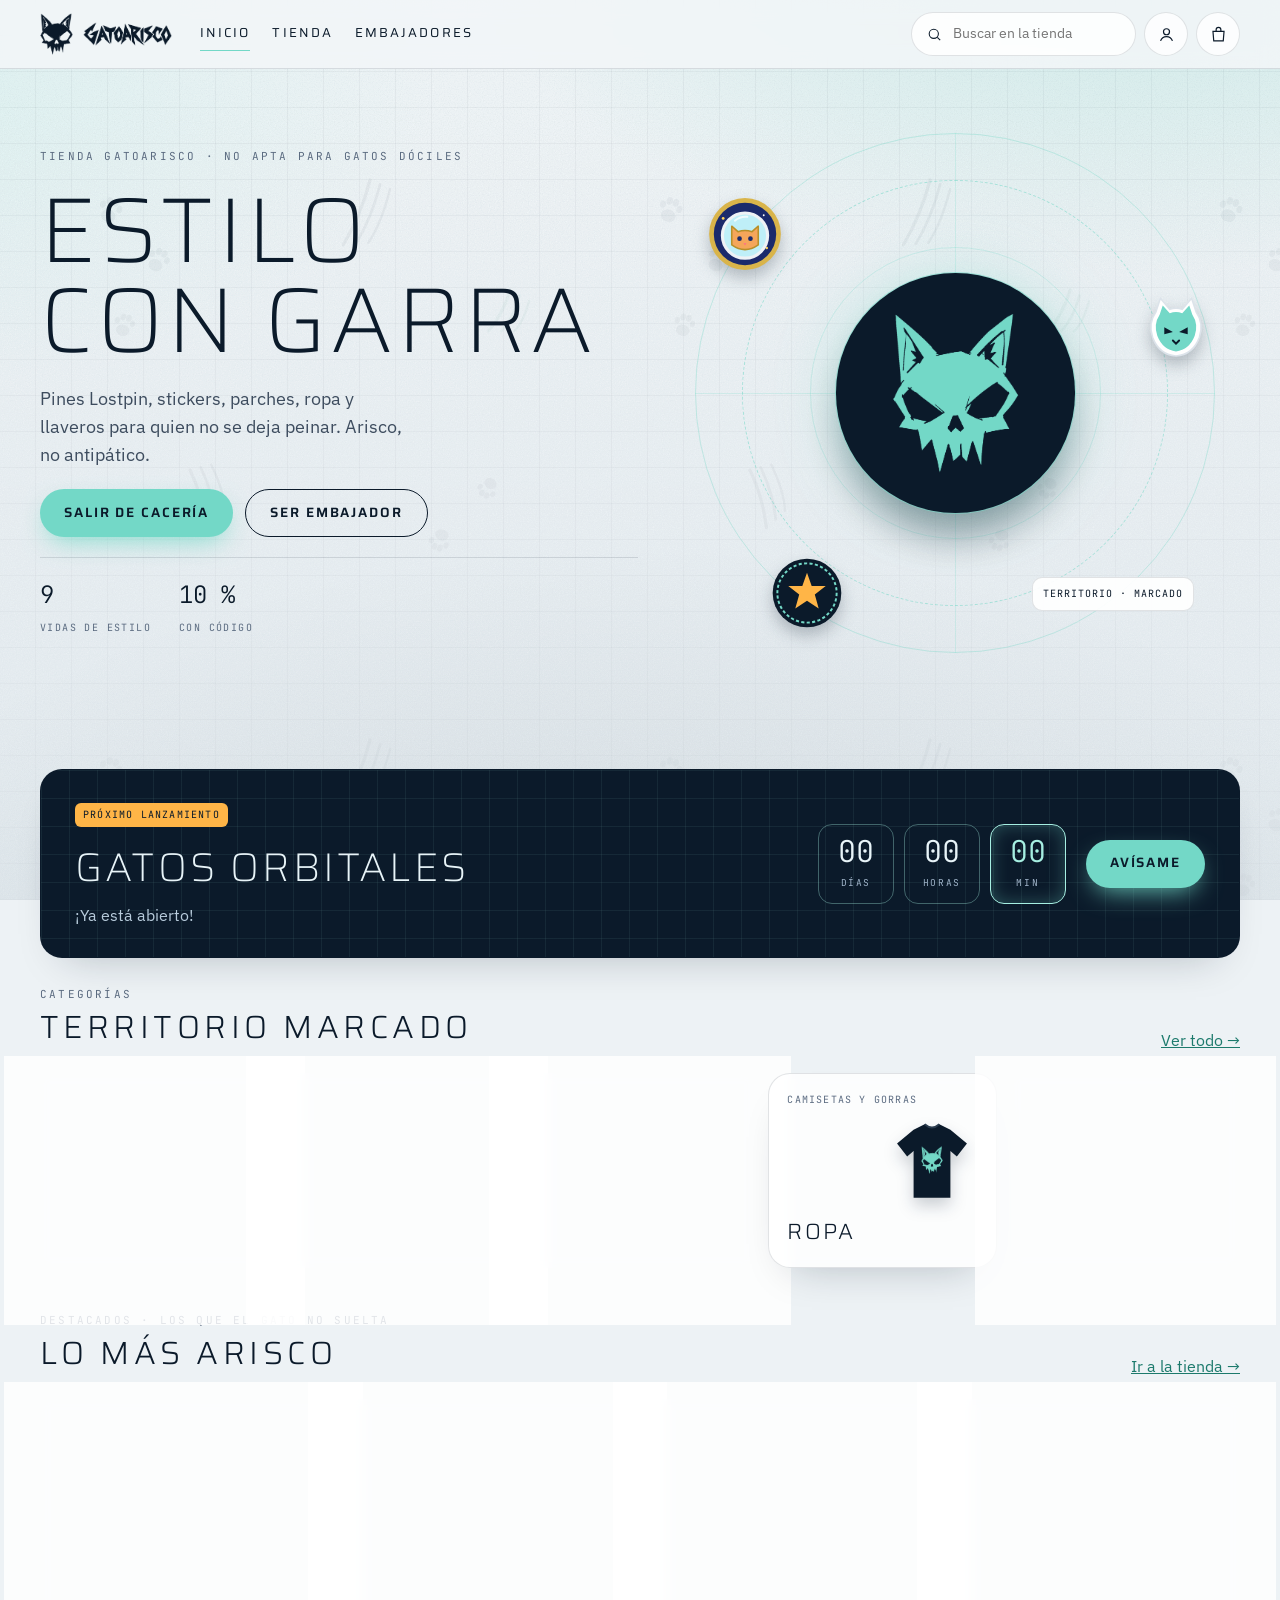
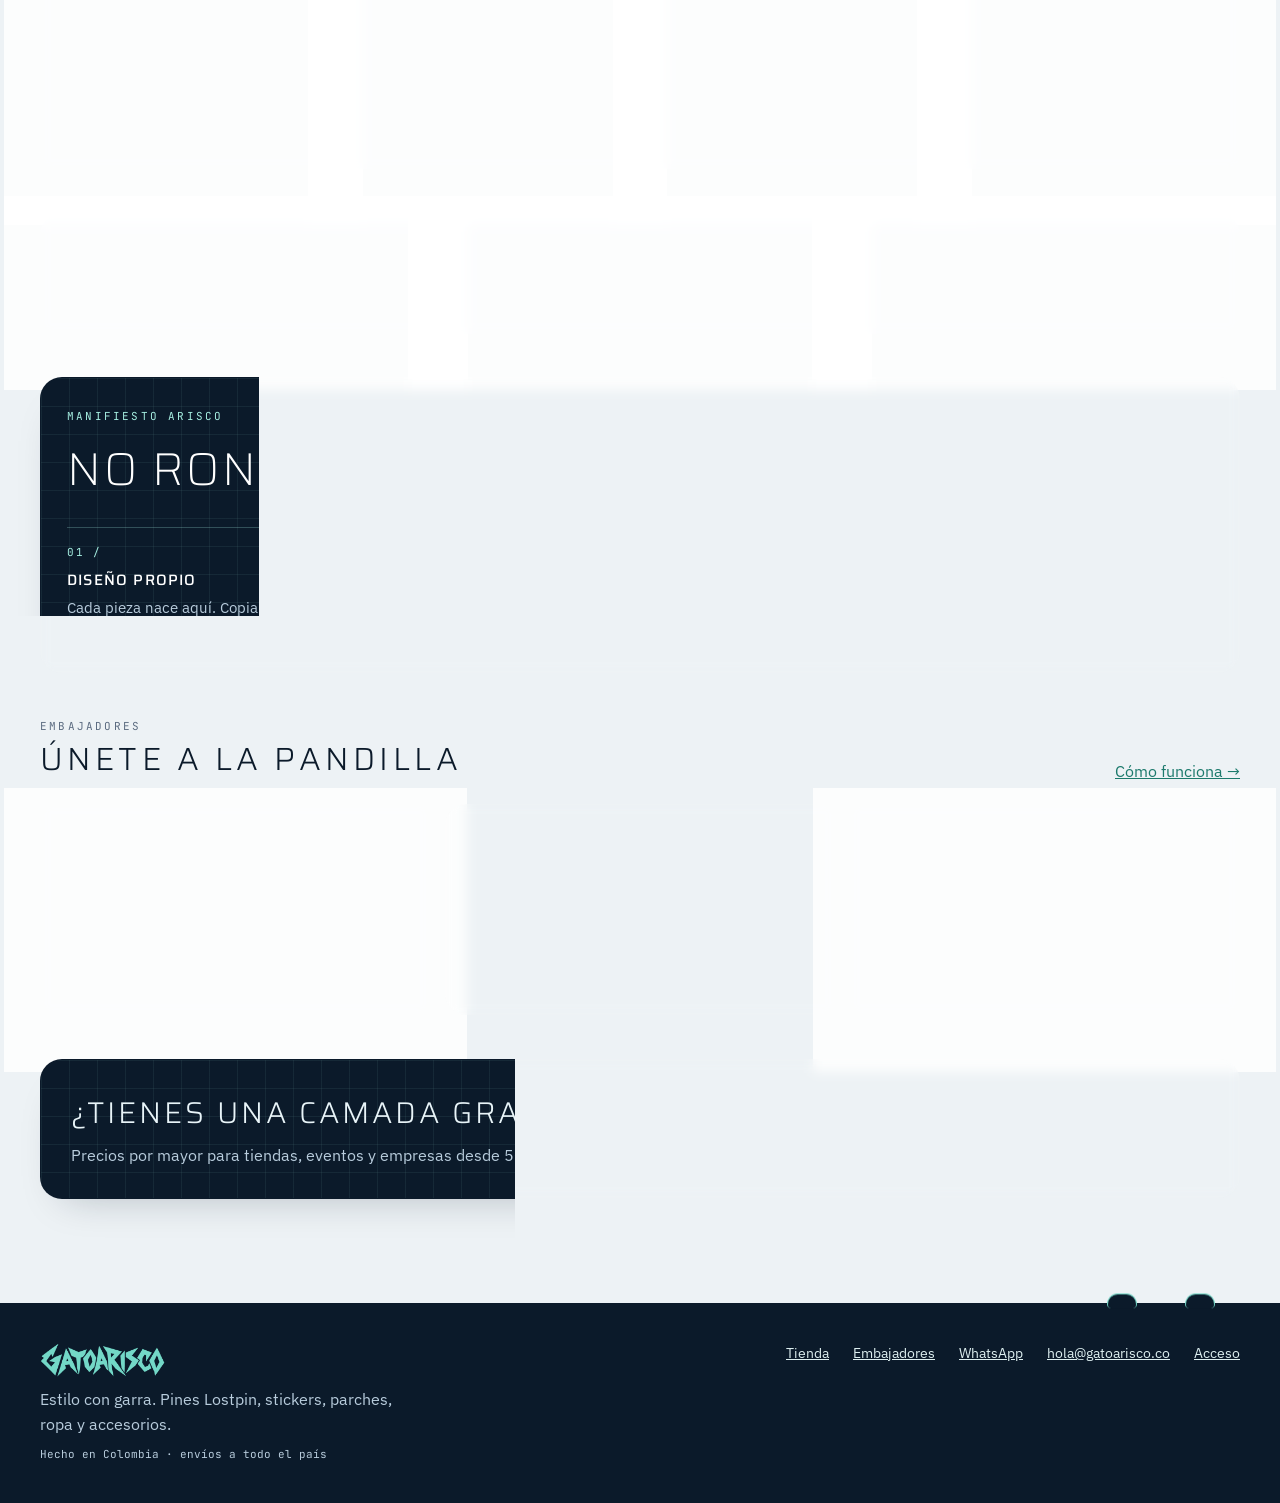
==== index.html @ 6ff23348 "Fondo con más personalidad Resplandor menta tipo cielo de Oblivion, cuadrícula que se desvanece haci" ====
<!doctype html>
<html lang="es-CO">
<head>
<meta charset="utf-8">
<meta name="viewport" content="width=device-width, initial-scale=1, viewport-fit=cover">
<title>Gatoarisco · Estilo con garra</title>
<meta name="description" content="Tienda de pines, stickers, parches, ropa y llaveros con actitud. Envíos a toda Colombia.">
<meta name="theme-color" content="#0B1A2A">
<link rel="icon" type="image/png" sizes="32x32" href="assets/img/marca/favicon-32.png">
<link rel="apple-touch-icon" href="assets/img/marca/apple-touch-icon.png">
<link rel="manifest" href="manifest.webmanifest">
<meta property="og:type" content="website">
<meta property="og:title" content="Gatoarisco · Estilo con garra">
<meta property="og:description" content="Tienda de pines, stickers, parches, ropa y llaveros con actitud. Envíos a toda Colombia.">
<meta property="og:image" content="https://passbri.github.io/gatoarisco/assets/img/marca/og-gatoarisco.jpg">
<meta name="twitter:card" content="summary_large_image">
<link rel="preconnect" href="https://fonts.googleapis.com">
<link rel="preconnect" href="https://fonts.gstatic.com" crossorigin>
<link href="https://fonts.googleapis.com/css2?family=IBM+Plex+Sans:wght@400;500;600&family=JetBrains+Mono:wght@300;400&family=Saira:wght@200;300;400;500;600&display=swap" rel="stylesheet">
<link rel="stylesheet" href="assets/css/styles.css?v=202611111806">
</head>
<body data-page="inicio">
<a class="sr-only" href="#main">Saltar al contenido</a>
<header class="site-header" id="site-header"></header>
<main id="main">

<section class="hero">
  <div class="wrap">
    <div class="hero-copy">
      <p class="eyebrow">Tienda Gatoarisco · No apta para gatos dóciles</p>
      <h1 class="h-display">Estilo<br>con garra</h1>
      <p style="margin:0;font-size:18px;color:var(--text-2);max-width:34ch">Pines Lostpin, stickers, parches, ropa y llaveros para quien no se deja peinar. Arisco, no antipático.</p>
      <div class="hero-actions">
        <a class="btn btn-primary" href="tienda.html">Salir de cacería</a>
        <a class="btn btn-ghost" href="embajadores.html">Ser embajador</a>
      </div>
      <div class="stats">
        <div><b>9</b><span>Vidas de estilo</span></div>
        <div><b>10 %</b><span>Con código</span></div>
        <div data-fundacion><b>20 %</b><span>Al fondo social</span></div>
      </div>
    </div>
    <div class="orbit" aria-hidden="true">
      <span class="ring r1"></span><span class="ring r2"></span><span class="ring r3"></span>
      <span class="axis-x"></span><span class="axis-y"></span>
      <div class="core"><img src="assets/img/marca/gatoarisco-icono-menta.png" alt=""></div>
      <img class="sat" src="assets/img/productos/pin-gato-astronauta.svg" alt="" style="left:2%;top:12%">
      <img class="sat" src="assets/img/productos/sticker-gato.svg" alt="" style="right:0;top:30%">
      <img class="sat" src="assets/img/productos/parche-estrella.svg" alt="" style="left:14%;bottom:4%">
      <span class="readout" style="right:4%;bottom:8%">TERRITORIO · MARCADO</span>
    </div>
  </div>
</section>

<section class="wrap">
  <div class="gato-corre" data-gato-corre></div>
  <div class="panel panel-night brackets drop" style="position:relative">
    <span class="grid-bg" aria-hidden="true"></span>
    <div>
      <span class="tag tag-amber">Próximo lanzamiento</span>
      <h2>Gatos Orbitales</h2>
      <p data-drop-status>Edición limitada. Los embajadores entran 2 horas antes; el resto, que espere su turno.</p>
    </div>
    <div class="countdown" data-countdown aria-label="Tiempo para el lanzamiento">
      <div><b data-d>--</b><span>DÍAS</span></div>
      <div><b data-h>--</b><span>HORAS</span></div>
      <div><b data-m>--</b><span>MIN</span></div>
    </div>
    <a class="btn btn-primary" href="https://wa.me/" data-wa="Hola, avísenme cuando abra el drop Gatos Orbitales" rel="noopener">Avísame</a>
  </div>
</section>

<section class="section">
  <div class="wrap">
    <div class="section-head"><div><p class="eyebrow">Categorías</p><h2 class="h-section">Territorio marcado</h2></div><a href="tienda.html">Ver todo →</a></div>
    <div class="cats" id="cats"></div>
  </div>
</section>

<section class="section" style="padding-top:0">
  <div class="wrap">
    <div class="section-head"><div><p class="eyebrow">Destacados · los que el gato no suelta</p><h2 class="h-section">Lo más arisco</h2></div><a href="tienda.html">Ir a la tienda →</a></div>
    <div class="grid" id="destacados"></div>
  </div>
</section>

<section class="section" style="padding-top:0">
  <div class="wrap benefits">
    <div class="panel benefit"><svg viewBox="0 0 24 24" fill="none" stroke="currentColor" stroke-width="1.5" aria-hidden="true"><path d="M3 6h11v10H3zM14 10h4l3 3v3h-7"/><circle cx="7" cy="17.5" r="1.8"/><circle cx="17.5" cy="17.5" r="1.8"/></svg><div><h3>Envíos a toda Colombia</h3><p>Gratis desde $60.000. Llega aunque el gato no quiera.</p></div></div>
    <div class="panel benefit"><svg viewBox="0 0 24 24" fill="none" stroke="currentColor" stroke-width="1.5" aria-hidden="true"><path d="M12 3l7 3v6c0 4.5-3 7.5-7 9-4-1.5-7-4.5-7-9V6z"/><path d="M9 12l2 2 4-4"/></svg><div><h3>Compra segura</h3><p>Confirmas tu pedido por WhatsApp antes de pagar.</p></div></div>
    <div class="panel benefit"><svg viewBox="0 0 24 24" fill="none" stroke="currentColor" stroke-width="1.5" aria-hidden="true"><path d="M4 12a8 8 0 0 1 14-5.3L20 9M20 12a8 8 0 0 1-14 5.3L4 15"/><path d="M20 4v5h-5M4 20v-5h5"/></svg><div><h3>Cambios fáciles</h3><p>5 días hábiles. Sin bufidos.</p></div></div>
    <div class="panel benefit" data-fundacion><svg viewBox="0 0 24 24" fill="none" stroke="currentColor" stroke-width="1.5" aria-hidden="true"><path d="M12 20s-7-4.4-7-10a4 4 0 0 1 7-2.6A4 4 0 0 1 19 10c0 5.6-7 10-7 10z"/></svg><div><h3>Compra con impacto</h3><p>Parte de cada venta va al fondo social.</p></div></div>
  </div>
</section>

<section class="section" style="padding-top:0">
  <div class="wrap">
    <div class="panel panel-night brackets manifiesto">
      <span class="grid-bg" aria-hidden="true"></span>
      <svg class="garra-fondo" viewBox="0 0 100 100" width="220" height="220" aria-hidden="true"><path d="M20 6 L42 94"/><path d="M42 2 L64 90"/><path d="M64 6 L86 94"/></svg>
      <p class="eyebrow" style="color:var(--glow)">Manifiesto arisco</p>
      <h2>No ronroneamos por cualquiera</h2>
      <ol>
        <li><b>Diseño propio</b>Cada pieza nace aquí. Copiar es de gatos domesticados.</li>
        <li><b>Calidad que aguanta zarpazos</b>Esmalte, bordado y vinilo para el morral, la chaqueta y la calle.</li>
        <li><b>Precio justo</b>Sin maullidos ni letra pequeña: lo que ves es lo que pagas.</li>
        <li data-fundacion><b>Garra con causa</b>Parte de cada venta protege a quienes venden en la calle.</li>
      </ol>
    </div>
  </div>
</section>

<section class="section" style="padding-top:0">
  <div class="wrap">
    <div class="section-head"><div><p class="eyebrow">Embajadores</p><h2 class="h-section">Únete a la pandilla</h2></div><a href="embajadores.html">Cómo funciona →</a></div>
    <div class="levels">
  <div class="panel brackets level"><span class="eyebrow">Nivel 1</span><strong class="h-section" style="font-size:22px">Explorador</strong><span class="amount">$2.000</span><p>por producto vendido con tu código. Empiezas aquí desde la primera venta.</p></div>
  <div class="panel brackets level on"><span class="eyebrow">Nivel 2</span><strong class="h-section" style="font-size:22px;color:#fff">Navegante</strong><span class="amount">$2.500</span><p>por producto cuando subes de nivel con tus ventas del mes.</p></div>
  <div class="panel brackets level"><span class="eyebrow">Nivel 3</span><strong class="h-section" style="font-size:22px">Comandante</strong><span class="amount">$3.000</span><p>por producto para quienes más venden cada mes.</p></div>
</div>
  </div>
</section>

<section class="section" style="padding-top:0" data-fundacion>
  <div class="wrap">
    <div class="panel brackets" style="padding:26px">
      <p class="eyebrow">Fundación Gatoarisco</p>
      <h2 class="h-section">Así se reparte una venta de $10.000</h2>
      <p style="margin:8px 0 0;color:var(--text-2);max-width:60ch">Cuando un vendedor de calle vende un pin, la ganancia se divide de forma automática. Una parte paga la protección social de abuelos, estudiantes y personas sin empleo que venden con nosotros.</p>
      <div class="split" role="img" aria-label="Reparto de una venta de 10.000 pesos: 3.750 para quien vende, 2.500 costo del producto, 2.250 para Gatoarisco y 1.500 para el fondo social">
  <div style="flex:3750;background:var(--mint);color:var(--night)">$3.750</div>
  <div style="flex:2500;background:#D9E2EA;color:var(--night)">$2.500</div>
  <div style="flex:2250;background:var(--night);color:#E8F4F8">$2.250</div>
  <div style="flex:1500;background:var(--amber);color:var(--night)">$1.500</div>
</div>
<div class="legend">
  <span><span class="sw" style="background:var(--mint)"></span>Quien vende en la calle · 50 % de la ganancia</span>
  <span><span class="sw" style="background:#D9E2EA"></span>Costo del producto</span>
  <span><span class="sw" style="background:var(--night)"></span>Gatoarisco · operación y crecimiento</span>
  <span><span class="sw" style="background:var(--amber)"></span>Fondo de Protección Social · 20 % de la ganancia</span>
</div>
      <p style="margin:16px 0 0"><a href="impacto.html">Conoce la fundación →</a></p>
    </div>
  </div>
</section>

<section class="section" style="padding-top:0">
  <div class="wrap">
    <div class="panel panel-night brackets band" style="position:relative">
      <span class="grid-bg" aria-hidden="true"></span>
      <div style="position:relative"><h2>¿Tienes una camada grande?</h2><p>Precios por mayor para tiendas, eventos y empresas desde 50 unidades.</p></div>
      <a class="btn btn-primary" style="position:relative" href="https://wa.me/" data-wa="Hola, quiero precios por mayor para mi negocio" rel="noopener">Pedir cotización</a>
    </div>
  </div>
</section>
</main>
<footer class="site-footer" id="site-footer"></footer>
<nav class="bottom-nav" id="bottom-nav" aria-label="Navegación inferior"></nav>
<script src="assets/js/config.js?v=202611111806"></script>
<script src="assets/js/gato.js?v=202611111806"></script>
<script src="assets/js/gato-corre.js?v=202611111806"></script>
<script src="assets/js/app.js?v=202611111806"></script>
</body>
</html>
---- assets/css/styles.css ----
/* =========================================================
   Gatoarisco · sistema visual (estética sci‑fi minimalista)
   ========================================================= */
:root {
  --bg: #F3F6F9;
  --surface: rgba(255, 255, 255, 0.82);
  --surface-solid: #FFFFFF;
  --night: #0B1A2A;
  --night-2: #13263A;
  --mint: #73D8C7;
  --mint-soft: rgba(115, 216, 199, 0.16);
  --mint-line: rgba(115, 216, 199, 0.55);
  --glow: #A6EFE2;
  --mint-text: #1C7A6C;
  --text: #0B1A2A;
  --text-2: #3D4C5E;
  --muted: #5B6B80;
  --line: rgba(11, 26, 42, 0.12);
  --line-soft: rgba(11, 26, 42, 0.07);
  --amber: #FFB547;
  --amber-text: #7A4A00;
  --radius: 22px;
  --radius-sm: 14px;
  --shadow: 0 20px 40px -24px rgba(11, 26, 42, 0.28);
  --font-display: 'Saira', 'Segoe UI', sans-serif;
  --font-body: 'IBM Plex Sans', 'Segoe UI', sans-serif;
  --font-mono: 'JetBrains Mono', ui-monospace, monospace;
  --max: 1240px;
  --header-h: 68px;
}

*, *::before, *::after { box-sizing: border-box; }
html { -webkit-text-size-adjust: 100%; scroll-behavior: smooth; }
body {
  margin: 0;
  background-color: #EDF2F5;
  color: var(--text);
  font-family: var(--font-body);
  font-size: 16px;
  line-height: 1.55;
  min-height: 100vh;
  display: flex;
  flex-direction: column;
}
img, svg { max-width: 100%; display: block; }

/* Fondo en capas: resplandor menta, cuadrícula que se desvanece, huellas y rasguños tenues, grano fino */
body::before, body::after { content: ""; position: fixed; inset: 0; z-index: -1; pointer-events: none; }
body::before {
  background:
    radial-gradient(1100px 620px at 88% -12%, rgba(115, 216, 199, 0.30), transparent 62%),
    radial-gradient(900px 520px at -8% 8%, rgba(166, 239, 226, 0.22), transparent 60%),
    radial-gradient(700px 420px at 55% 112%, rgba(255, 181, 71, 0.07), transparent 60%),
    radial-gradient(1400px 900px at 50% 130%, rgba(11, 26, 42, 0.10), transparent 70%),
    linear-gradient(180deg, #F5F9FA 0%, #EDF2F5 55%, #E6EDF1 100%);
}
body::after {
  background-image:
    url("data:image/svg+xml,%3Csvg%20xmlns%3D%22http%3A//www.w3.org/2000/svg%22%20width%3D%22220%22%20height%3D%22220%22%3E%3Cfilter%20id%3D%22n%22%3E%3CfeTurbulence%20type%3D%22fractalNoise%22%20baseFrequency%3D%22.85%22%20numOctaves%3D%222%22%20stitchTiles%3D%22stitch%22/%3E%3CfeColorMatrix%20values%3D%220%200%200%200%200.04%20%200%200%200%200%200.1%20%200%200%200%200%200.16%20%200%200%200%20.10%200%22/%3E%3C/filter%3E%3Crect%20width%3D%22100%25%22%20height%3D%22100%25%22%20filter%3D%22url%28%23n%29%22/%3E%3C/svg%3E"),
    url("data:image/svg+xml,%3Csvg%20xmlns%3D%22http%3A//www.w3.org/2000/svg%22%20width%3D%22560%22%20height%3D%22560%22%20viewBox%3D%220%200%20560%20560%22%3E%3Cg%20fill%3D%22%230B1A2A%22%20fill-opacity%3D%220.06%22%3E%3Cg%20transform%3D%22translate%2870%2090%29%20rotate%2818%29%20scale%281%29%22%3E%3Cellipse%20cx%3D%220%22%20cy%3D%226%22%20rx%3D%227.5%22%20ry%3D%226.2%22/%3E%3Cellipse%20cx%3D%22-8.5%22%20cy%3D%22-3.5%22%20rx%3D%222.9%22%20ry%3D%223.625%22/%3E%3Cellipse%20cx%3D%22-3%22%20cy%3D%22-8.5%22%20rx%3D%223.1%22%20ry%3D%223.875%22/%3E%3Cellipse%20cx%3D%223.4%22%20cy%3D%22-8.6%22%20rx%3D%223.1%22%20ry%3D%223.875%22/%3E%3Cellipse%20cx%3D%228.8%22%20cy%3D%22-3.4%22%20rx%3D%222.9%22%20ry%3D%223.625%22/%3E%3C/g%3E%3Cg%20transform%3D%22translate%28118%20140%29%20rotate%2826%29%20scale%280.95%29%22%3E%3Cellipse%20cx%3D%220%22%20cy%3D%226%22%20rx%3D%227.5%22%20ry%3D%226.2%22/%3E%3Cellipse%20cx%3D%22-8.5%22%20cy%3D%22-3.5%22%20rx%3D%222.9%22%20ry%3D%223.625%22/%3E%3Cellipse%20cx%3D%22-3%22%20cy%3D%22-8.5%22%20rx%3D%223.1%22%20ry%3D%223.875%22/%3E%3Cellipse%20cx%3D%223.4%22%20cy%3D%22-8.6%22%20rx%3D%223.1%22%20ry%3D%223.875%22/%3E%3Cellipse%20cx%3D%228.8%22%20cy%3D%22-3.4%22%20rx%3D%222.9%22%20ry%3D%223.625%22/%3E%3C/g%3E%3Cg%20transform%3D%22translate%2884%20205%29%20rotate%2814%29%20scale%280.9%29%22%3E%3Cellipse%20cx%3D%220%22%20cy%3D%226%22%20rx%3D%227.5%22%20ry%3D%226.2%22/%3E%3Cellipse%20cx%3D%22-8.5%22%20cy%3D%22-3.5%22%20rx%3D%222.9%22%20ry%3D%223.625%22/%3E%3Cellipse%20cx%3D%22-3%22%20cy%3D%22-8.5%22%20rx%3D%223.1%22%20ry%3D%223.875%22/%3E%3Cellipse%20cx%3D%223.4%22%20cy%3D%22-8.6%22%20rx%3D%223.1%22%20ry%3D%223.875%22/%3E%3Cellipse%20cx%3D%228.8%22%20cy%3D%22-3.4%22%20rx%3D%222.9%22%20ry%3D%223.625%22/%3E%3C/g%3E%3Cg%20transform%3D%22translate%28400%20420%29%20rotate%28-160%29%20scale%280.9%29%22%3E%3Cellipse%20cx%3D%220%22%20cy%3D%226%22%20rx%3D%227.5%22%20ry%3D%226.2%22/%3E%3Cellipse%20cx%3D%22-8.5%22%20cy%3D%22-3.5%22%20rx%3D%222.9%22%20ry%3D%223.625%22/%3E%3Cellipse%20cx%3D%22-3%22%20cy%3D%22-8.5%22%20rx%3D%223.1%22%20ry%3D%223.875%22/%3E%3Cellipse%20cx%3D%223.4%22%20cy%3D%22-8.6%22%20rx%3D%223.1%22%20ry%3D%223.875%22/%3E%3Cellipse%20cx%3D%228.8%22%20cy%3D%22-3.4%22%20rx%3D%222.9%22%20ry%3D%223.625%22/%3E%3C/g%3E%3Cg%20transform%3D%22translate%28448%20368%29%20rotate%28-150%29%20scale%280.85%29%22%3E%3Cellipse%20cx%3D%220%22%20cy%3D%226%22%20rx%3D%227.5%22%20ry%3D%226.2%22/%3E%3Cellipse%20cx%3D%22-8.5%22%20cy%3D%22-3.5%22%20rx%3D%222.9%22%20ry%3D%223.625%22/%3E%3Cellipse%20cx%3D%22-3%22%20cy%3D%22-8.5%22%20rx%3D%223.1%22%20ry%3D%223.875%22/%3E%3Cellipse%20cx%3D%223.4%22%20cy%3D%22-8.6%22%20rx%3D%223.1%22%20ry%3D%223.875%22/%3E%3Cellipse%20cx%3D%228.8%22%20cy%3D%22-3.4%22%20rx%3D%222.9%22%20ry%3D%223.625%22/%3E%3C/g%3E%3C/g%3E%3Cg%20stroke%3D%22%230B1A2A%22%20stroke-opacity%3D%220.065%22%3E%3Cg%20transform%3D%22translate%28330%2060%29%20rotate%2824%29%22%20fill%3D%22none%22%20stroke-linecap%3D%22round%22%3E%3Cpath%20d%3D%22M0%200%20Q6%2035.0%202%2070%22%20stroke-width%3D%223.2%22/%3E%3Cpath%20d%3D%22M11%200%20Q17%2035.0%2013%2064%22%20stroke-width%3D%222.8000000000000003%22/%3E%3Cpath%20d%3D%22M22%200%20Q28%2035.0%2024%2058%22%20stroke-width%3D%222.4000000000000004%22/%3E%3C/g%3E%3Cg%20transform%3D%22translate%28150%20350%29%20rotate%28-14%29%22%20fill%3D%22none%22%20stroke-linecap%3D%22round%22%3E%3Cpath%20d%3D%22M0%200%20Q6%2030.0%202%2060%22%20stroke-width%3D%223.2%22/%3E%3Cpath%20d%3D%22M11%200%20Q17%2030.0%2013%2054%22%20stroke-width%3D%222.8000000000000003%22/%3E%3Cpath%20d%3D%22M22%200%20Q28%2030.0%2024%2048%22%20stroke-width%3D%222.4000000000000004%22/%3E%3C/g%3E%3C/g%3E%3Cg%20stroke%3D%22%231C7A6C%22%20stroke-opacity%3D%220.07%22%3E%3Cg%20transform%3D%22translate%28470%20170%29%20rotate%2830%29%22%20fill%3D%22none%22%20stroke-linecap%3D%22round%22%3E%3Cpath%20d%3D%22M0%200%20Q6%2023.0%202%2046%22%20stroke-width%3D%223.2%22/%3E%3Cpath%20d%3D%22M11%200%20Q17%2023.0%2013%2040%22%20stroke-width%3D%222.8000000000000003%22/%3E%3Cpath%20d%3D%22M22%200%20Q28%2023.0%2024%2034%22%20stroke-width%3D%222.4000000000000004%22/%3E%3C/g%3E%3C/g%3E%3C/svg%3E"),
    linear-gradient(rgba(11, 26, 42, 0.05) 1px, transparent 1px),
    linear-gradient(90deg, rgba(11, 26, 42, 0.05) 1px, transparent 1px);
  background-size: 220px 220px, 560px 560px, 36px 36px, 36px 36px;
  background-position: 0 0, 40px 120px, -1px -1px, -1px -1px;
  -webkit-mask-image: linear-gradient(180deg, #000 0%, rgba(0, 0, 0, 0.75) 45%, rgba(0, 0, 0, 0.45) 100%);
  mask-image: linear-gradient(180deg, #000 0%, rgba(0, 0, 0, 0.75) 45%, rgba(0, 0, 0, 0.45) 100%);
  opacity: 0.9;
}
.panel-body::before, .panel-body::after { display: none; }
a { color: var(--mint-text); }
a:hover { color: var(--night); }
button, input, select, textarea { font: inherit; color: inherit; }
:focus-visible { outline: 2px solid var(--mint-text); outline-offset: 3px; border-radius: 6px; }
[hidden] { display: none !important; }
html:not(.con-fundacion) [data-fundacion] { display: none !important; }
.sr-only { position: absolute; width: 1px; height: 1px; padding: 0; margin: -1px; overflow: hidden; clip: rect(0 0 0 0); white-space: nowrap; border: 0; }
.skip { position: absolute; left: 12px; top: -60px; background: var(--night); color: #fff; padding: 10px 14px; border-radius: 10px; z-index: 100; }
.skip:focus { top: 12px; color: #fff; }

.wrap { width: 100%; max-width: var(--max); margin: 0 auto; padding: 0 20px; }
main { flex: 1; padding-bottom: 96px; }
@media (min-width: 900px) { main { padding-bottom: 40px; } }

/* ---------- tipografía ---------- */
.eyebrow { font-family: var(--font-mono); font-size: 11px; letter-spacing: 0.2em; color: var(--muted); text-transform: uppercase; margin: 0; }
.h-display { font-family: var(--font-display); font-weight: 200; letter-spacing: 0.04em; line-height: 0.98; margin: 0; text-transform: uppercase; }
.h-section { font-family: var(--font-display); font-weight: 300; font-size: clamp(24px, 3vw, 32px); letter-spacing: 0.14em; text-transform: uppercase; margin: 0; }
.mono { font-family: var(--font-mono); }
.lead { font-size: 17px; color: var(--text-2); max-width: 520px; margin: 0; }
.accent { color: var(--mint-text); }

/* ---------- botones y chips ---------- */
.btn {
  display: inline-flex; align-items: center; justify-content: center; gap: 8px;
  min-height: 48px; padding: 0 24px; border-radius: 999px; border: 0;
  font-family: var(--font-display); font-weight: 600; font-size: 13.5px; letter-spacing: 0.14em; text-transform: uppercase;
  text-decoration: none; cursor: pointer; transition: transform .15s ease, box-shadow .15s ease, background .15s ease;
}
.btn:active { transform: translateY(1px); }
.btn-primary { background: var(--mint); color: var(--night); box-shadow: 0 10px 26px -8px rgba(115, 216, 199, 0.9); }
.btn-primary:hover { background: #86E2D3; color: var(--night); box-shadow: 0 0 0 4px var(--mint-soft), 0 10px 26px -8px rgba(115, 216, 199, 0.9); }
.btn-ghost { background: transparent; color: var(--night); border: 1px solid var(--night); }
.btn-ghost:hover { background: rgba(11, 26, 42, 0.05); }
.btn-dark { background: var(--night); color: #fff; }
.btn-dark:hover { color: #fff; background: var(--night-2); }
.btn-block { width: 100%; }
.btn[disabled] { opacity: .45; cursor: not-allowed; }

.chips { display: flex; gap: 8px; overflow-x: auto; padding-bottom: 4px; scrollbar-width: none; }
.chips::-webkit-scrollbar { display: none; }
.chip {
  flex: none; min-height: 40px; padding: 0 16px; border-radius: 999px;
  border: 1px solid var(--line); background: rgba(255, 255, 255, 0.7);
  font-family: var(--font-display); font-size: 13px; letter-spacing: 0.1em; text-transform: uppercase; cursor: pointer; color: var(--night);
}
.chip[aria-pressed="true"] { border-color: var(--mint); background: var(--mint-soft); box-shadow: 0 0 12px rgba(115, 216, 199, 0.35); }
.tag { display: inline-flex; align-items: center; font-family: var(--font-mono); font-size: 10px; letter-spacing: 0.12em; padding: 4px 8px; border-radius: 6px; text-transform: uppercase; }
.tag-amber { background: var(--amber); color: var(--night); }
.tag-mint { background: var(--mint-soft); color: var(--mint-text); border: 1px solid var(--mint-line); }
.tag-night { background: var(--night); color: #fff; }

/* ---------- paneles de vidrio con corchetes ---------- */
.panel {
  position: relative; background: var(--surface); border: 1px solid var(--line);
  border-radius: var(--radius); box-shadow: var(--shadow);
  -webkit-backdrop-filter: blur(6px); backdrop-filter: blur(6px);
}
.brackets::before, .brackets::after {
  content: ""; position: absolute; width: 16px; height: 16px; border: 0 solid var(--mint); pointer-events: none;
}
.brackets::before { top: -1px; left: -1px; border-top-width: 1.5px; border-left-width: 1.5px; border-top-left-radius: 4px; }
.brackets::after { bottom: -1px; right: -1px; border-bottom-width: 1.5px; border-right-width: 1.5px; border-bottom-right-radius: 4px; }
.panel-night { background: var(--night); color: #E8F4F8; border-color: transparent; overflow: hidden; }
.panel-night::selection { background: var(--mint); }
.panel-night .grid-bg { position: absolute; inset: 0; background-image: linear-gradient(rgba(166, 239, 226, 0.07) 1px, transparent 1px), linear-gradient(90deg, rgba(166, 239, 226, 0.07) 1px, transparent 1px); background-size: 28px 28px; pointer-events: none; }

/* ---------- encabezado ---------- */
.site-header {
  position: sticky; top: 0; z-index: 40;
  background: rgba(243, 246, 249, 0.86); -webkit-backdrop-filter: blur(10px); backdrop-filter: blur(10px);
  border-bottom: 1px solid var(--line);
}
.site-header .wrap { display: flex; align-items: center; gap: 16px; min-height: var(--header-h); }
.brand { display: flex; align-items: center; gap: 10px; text-decoration: none; flex: none; }
.brand img.icono { height: 38px; width: auto; }
.brand img.wordmark { height: 22px; width: auto; }
.main-nav { display: none; gap: 22px; margin-left: 12px; }
.main-nav a { font-family: var(--font-display); font-size: 13px; letter-spacing: 0.16em; text-transform: uppercase; color: var(--night); text-decoration: none; padding: 6px 0; border-bottom: 1.5px solid transparent; }
.main-nav a:hover, .main-nav a[aria-current="page"] { border-color: var(--mint); color: var(--night); }
.header-actions { margin-left: auto; display: flex; align-items: center; gap: 8px; }
.search {
  display: none; align-items: center; gap: 8px; height: 44px; padding: 0 14px; border-radius: 999px;
  background: rgba(255, 255, 255, 0.85); border: 1px solid var(--line);
}
.search input { border: 0; background: transparent; outline: none; width: 170px; font-size: 14px; }
.icon-btn {
  position: relative; width: 44px; height: 44px; border-radius: 50%; border: 1px solid var(--line);
  background: rgba(255, 255, 255, 0.8); display: inline-flex; align-items: center; justify-content: center; cursor: pointer; color: var(--night); text-decoration: none;
}
.icon-btn svg { width: 19px; height: 19px; }
.badge {
  position: absolute; top: 3px; right: 3px; min-width: 17px; height: 17px; padding: 0 4px; border-radius: 9px;
  background: var(--mint); color: var(--night); font-family: var(--font-mono); font-size: 10px; font-weight: 500;
  display: none; align-items: center; justify-content: center; box-shadow: 0 0 8px rgba(115, 216, 199, 0.8);
}
.badge.on { display: inline-flex; }
@media (min-width: 900px) {
  .main-nav, .search { display: flex; }
  .brand img.icono { height: 42px; }
  .brand img.wordmark { height: 24px; }
}

/* ---------- navegación inferior (móvil) ---------- */
.bottom-nav {
  position: fixed; left: 12px; right: 12px; bottom: max(12px, env(safe-area-inset-bottom)); z-index: 45;
  height: 66px; border-radius: 33px; background: rgba(255, 255, 255, 0.92); border: 1px solid var(--line);
  box-shadow: 0 18px 30px -18px rgba(11, 26, 42, 0.5); -webkit-backdrop-filter: blur(10px); backdrop-filter: blur(10px);
  display: flex; align-items: center; justify-content: space-around; padding: 0 6px;
}
.bottom-nav a { display: flex; flex-direction: column; align-items: center; gap: 2px; min-width: 56px; text-decoration: none; color: var(--text-2); font-family: var(--font-display); font-size: 10px; letter-spacing: 0.12em; text-transform: uppercase; }
.bottom-nav a .ico { width: 52px; height: 28px; border-radius: 14px; display: flex; align-items: center; justify-content: center; position: relative; }
.bottom-nav a svg { width: 18px; height: 18px; }
.bottom-nav a[aria-current="page"] { color: var(--night); }
.bottom-nav a[aria-current="page"] .ico { background: var(--mint-soft); border: 1px solid var(--mint-line); box-shadow: 0 0 12px rgba(115, 216, 199, 0.4); }
.bottom-nav .badge { top: -4px; right: 6px; }
@media (min-width: 900px) { .bottom-nav { display: none; } }

/* ---------- héroe ---------- */
.hero { padding: 40px 0 28px; }
.hero .wrap { display: grid; gap: 32px; align-items: center; }
.hero h1 { font-size: clamp(48px, 9vw, 92px); }
.hero-copy { display: flex; flex-direction: column; gap: 20px; }
.hero-actions { display: flex; flex-wrap: wrap; gap: 12px; }
.stats { display: flex; flex-wrap: wrap; gap: 28px; padding-top: 18px; border-top: 1px solid var(--line); }
.stats b { display: block; font-family: var(--font-mono); font-weight: 300; font-size: 24px; }
.stats span { font-family: var(--font-mono); font-size: 10px; letter-spacing: 0.14em; color: var(--muted); text-transform: uppercase; }
@media (min-width: 900px) {
  .hero { padding: 64px 0 40px; }
  .hero .wrap { grid-template-columns: 1.05fr 1fr; }
}

/* sistema orbital */
.orbit { position: relative; width: min(520px, 100%); aspect-ratio: 1; margin: 0 auto; }
.orbit .ring { position: absolute; border-radius: 50%; border: 1px solid rgba(115, 216, 199, 0.35); }
.orbit .r1 { inset: 0; }
.orbit .r2 { inset: 9%; border-style: dashed; border-color: rgba(115, 216, 199, 0.55); animation: spin 60s linear infinite; }
.orbit .r3 { inset: 22%; border-color: rgba(115, 216, 199, 0.25); }
.orbit .axis-x, .orbit .axis-y { position: absolute; background: rgba(115, 216, 199, 0.22); }
.orbit .axis-x { left: 0; right: 0; top: 50%; height: 1px; }
.orbit .axis-y { top: 0; bottom: 0; left: 50%; width: 1px; }
.orbit .core {
  position: absolute; inset: 27%; border-radius: 50%; background: var(--night);
  display: flex; align-items: center; justify-content: center;
  box-shadow: 0 0 0 1px var(--mint-line), 0 0 60px rgba(115, 216, 199, 0.35), 0 30px 40px -10px rgba(11, 26, 42, 0.45);
}
.orbit .core img { width: 54%; height: auto; }
.orbit .sat { position: absolute; width: 15%; filter: drop-shadow(0 8px 8px rgba(11, 26, 42, 0.25)); animation: float 6s ease-in-out infinite; }
.orbit .sat:nth-of-type(2) { animation-delay: -2s; }
.orbit .sat:nth-of-type(3) { animation-delay: -4s; }
.orbit .readout {
  position: absolute; padding: 8px 10px; border-radius: 10px; background: rgba(255, 255, 255, 0.92); border: 1px solid var(--line);
  font-family: var(--font-mono); font-size: 10px; letter-spacing: 0.1em; line-height: 1.6; text-transform: uppercase; white-space: nowrap;
}
@keyframes spin { to { transform: rotate(360deg); } }
@keyframes float { 0%, 100% { transform: translateY(0); } 50% { transform: translateY(-8px); } }
@media (prefers-reduced-motion: reduce) { .orbit .r2, .orbit .sat { animation: none; } html { scroll-behavior: auto; } }

/* ---------- franja de lanzamiento ---------- */
.drop { padding: 26px; display: grid; gap: 20px; align-items: center; }
.drop > * { position: relative; }
.drop h2 { font-family: var(--font-display); font-weight: 200; font-size: clamp(30px, 4vw, 40px); letter-spacing: 0.08em; margin: 10px 0 4px; text-transform: uppercase; }
.drop p { margin: 0; color: #B8CCDC; }
.countdown { display: flex; gap: 10px; }
.countdown div { width: 76px; border: 1px solid rgba(166, 239, 226, 0.35); border-radius: 14px; padding: 10px 0; text-align: center; }
.countdown div:last-child { border-color: var(--glow); box-shadow: 0 0 18px rgba(115, 216, 199, 0.3) inset; }
.countdown b { display: block; font-family: var(--font-mono); font-weight: 300; font-size: 30px; line-height: 1.1; }
.countdown div:last-child b { color: var(--glow); }
.countdown span { font-family: var(--font-mono); font-size: 9.5px; letter-spacing: 0.16em; color: #9FB3C8; }
@media (min-width: 900px) { .drop { grid-template-columns: 1fr auto auto; padding: 30px 34px; } }

/* ---------- secciones ---------- */
.section { padding-block: 28px 44px; }
.section-head { display: flex; flex-wrap: wrap; justify-content: space-between; align-items: flex-end; gap: 8px; margin-bottom: 20px; }

/* categorías */
.cats { display: grid; gap: 14px; grid-template-columns: repeat(2, minmax(0, 1fr)); }
.cat { padding: 18px; min-height: 180px; display: flex; flex-direction: column; justify-content: space-between; text-decoration: none; color: var(--night); overflow: hidden; transition: transform .2s ease, box-shadow .2s ease; }
.cat:hover { transform: translateY(-3px); color: var(--night); box-shadow: 0 0 0 1px var(--mint-line), var(--shadow); }
.cat img { width: 72px; height: 72px; align-self: flex-end; filter: drop-shadow(0 8px 8px rgba(11, 26, 42, 0.2)); }
.cat strong { font-family: var(--font-display); font-weight: 300; font-size: 22px; letter-spacing: 0.1em; text-transform: uppercase; }
.cat small { font-family: var(--font-mono); font-size: 10px; letter-spacing: 0.12em; color: var(--muted); text-transform: uppercase; }
@media (min-width: 700px) { .cats { grid-template-columns: repeat(3, minmax(0, 1fr)); } }
@media (min-width: 1100px) { .cats { grid-template-columns: repeat(5, minmax(0, 1fr)); } .cat img { width: 92px; height: 92px; } }

/* tarjetas de producto */
.grid { display: grid; gap: 14px; grid-template-columns: repeat(2, minmax(0, 1fr)); }
@media (min-width: 700px) { .grid { grid-template-columns: repeat(3, minmax(0, 1fr)); gap: 18px; } }
@media (min-width: 1100px) { .grid { grid-template-columns: repeat(4, minmax(0, 1fr)); } }
.card { padding: 12px; display: flex; flex-direction: column; gap: 8px; text-decoration: none; color: var(--night); border-radius: 18px; transition: transform .2s ease, box-shadow .2s ease; }
.card:hover { transform: translateY(-3px); color: var(--night); box-shadow: 0 0 0 1px var(--mint-line), var(--shadow); }
.card .media { position: relative; aspect-ratio: 1; display: flex; align-items: center; justify-content: center; }
.card .media::before { content: ""; position: absolute; width: 82%; aspect-ratio: 1; border-radius: 50%; border: 1px solid rgba(115, 216, 199, 0.35); }
.card .media img { width: 66%; height: auto; filter: drop-shadow(0 10px 10px rgba(11, 26, 42, 0.22)); position: relative; }
.card .media .tag { position: absolute; left: 0; top: 0; z-index: 1; }
.card h3 { font-family: var(--font-display); font-weight: 500; font-size: 15px; letter-spacing: 0.04em; margin: 0; }
.card .meta { display: flex; flex-wrap: wrap; justify-content: space-between; align-items: center; gap: 4px 6px; }
.price { font-family: var(--font-mono); font-size: 14px; }
.price s { color: var(--muted); font-size: 11px; margin-left: 6px; }
.card .cat-label { font-family: var(--font-mono); font-size: 9.5px; letter-spacing: 0.12em; color: var(--muted); text-transform: uppercase; }
.is-out .media img { opacity: .45; filter: grayscale(.6); }

/* beneficios */
.benefits { display: grid; gap: 12px; grid-template-columns: repeat(auto-fit, minmax(240px, 1fr)); }
.benefit { display: flex; gap: 14px; padding: 24px 18px; }
.benefit svg { width: 28px; height: 28px; flex: none; color: var(--mint-text); }
.benefit h3 { font-family: var(--font-display); font-weight: 500; font-size: 15px; letter-spacing: 0.12em; margin: 0; text-transform: uppercase; }
.benefit p { margin: 4px 0 0; font-size: 14px; color: var(--text-2); }

/* niveles / tablas simples */
.levels { display: grid; gap: 14px; grid-template-columns: repeat(auto-fit, minmax(220px, 1fr)); }
.level { padding: 22px; display: flex; flex-direction: column; gap: 6px; }
.level .amount { font-family: var(--font-mono); font-weight: 300; font-size: 34px; }
.level.on { background: var(--night); color: #E8F4F8; }
.level.on .amount { color: var(--glow); }
.level.on .eyebrow, .level.on p { color: #B8CCDC; }
.level p { margin: 0; font-size: 14px; color: var(--text-2); }

.split { display: flex; height: 54px; border-radius: 14px; overflow: hidden; border: 1px solid var(--line); margin: 18px 0 14px; }
.split div { display: flex; align-items: center; padding-left: 12px; font-family: var(--font-mono); font-size: 13px; white-space: nowrap; overflow: hidden; }
.legend { display: grid; gap: 10px; grid-template-columns: repeat(auto-fit, minmax(200px, 1fr)); font-size: 14px; }
.legend span.sw { display: inline-block; width: 12px; height: 12px; border-radius: 3px; margin-right: 8px; vertical-align: -1px; }

/* banda CTA */
.band { padding: 30px; display: flex; flex-wrap: wrap; gap: 20px; align-items: center; justify-content: space-between; }
.band h2 { font-family: var(--font-display); font-weight: 300; font-size: clamp(24px, 3vw, 30px); letter-spacing: 0.1em; margin: 0 0 6px; text-transform: uppercase; }
.band p { margin: 0; }
.panel-night.band p { color: #B8CCDC; }

/* ---------- ficha de producto ---------- */
.product { display: grid; gap: 28px; padding-block: 24px 40px; }
@media (min-width: 900px) { .product { grid-template-columns: 1.1fr 1fr; align-items: start; padding-top: 40px; } }
.viewer { aspect-ratio: 1; display: flex; align-items: center; justify-content: center; overflow: hidden; background: radial-gradient(closest-side, #fff, rgba(255, 255, 255, 0.45)); }
.viewer .ring { position: absolute; border-radius: 50%; border: 1px solid rgba(115, 216, 199, 0.35); }
.viewer .ring.a { inset: 10%; } .viewer .ring.b { inset: 17%; border-style: dashed; border-color: var(--mint-line); } .viewer .ring.c { inset: 24%; border-color: rgba(115, 216, 199, 0.2); }
.viewer .scan { position: absolute; left: 14%; right: 14%; height: 1px; background: var(--mint); box-shadow: 0 0 10px 1px rgba(115, 216, 199, 0.85); top: 30%; animation: scan 4.5s ease-in-out infinite; }
@keyframes scan { 0%, 100% { top: 26%; } 50% { top: 72%; } }
@media (prefers-reduced-motion: reduce) { .viewer .scan { animation: none; } }
.viewer img { width: 52%; height: auto; position: relative; filter: drop-shadow(0 22px 22px rgba(11, 26, 42, 0.28)); }
.specs { display: grid; grid-template-columns: repeat(auto-fit, minmax(130px, 1fr)); gap: 10px; }
.spec { padding: 10px 12px; border-radius: 12px; border: 1px solid var(--line); background: rgba(255, 255, 255, 0.7); }
.spec small { display: block; font-family: var(--font-mono); font-size: 9.5px; letter-spacing: 0.14em; color: var(--muted); text-transform: uppercase; }
.spec b { font-family: var(--font-mono); font-weight: 400; font-size: 13px; }
.segmented { display: flex; flex-wrap: wrap; gap: 6px; }
.segmented button { min-height: 44px; padding: 0 16px; border-radius: 999px; border: 1px solid var(--line); background: rgba(255, 255, 255, 0.7); font-family: var(--font-display); letter-spacing: 0.1em; text-transform: uppercase; font-size: 13px; cursor: pointer; }
.segmented button[aria-checked="true"] { border-color: var(--mint); background: var(--mint-soft); box-shadow: 0 0 12px rgba(115, 216, 199, 0.4); }
.qty { display: inline-flex; align-items: center; border: 1px solid var(--line); border-radius: 999px; background: rgba(255, 255, 255, 0.8); }
.qty button { width: 44px; height: 44px; border: 0; background: transparent; cursor: pointer; font-size: 18px; }
.qty output { min-width: 32px; text-align: center; font-family: var(--font-mono); }
.alert { display: flex; gap: 10px; align-items: center; padding: 10px 14px; border-radius: 12px; font-family: var(--font-mono); font-size: 12px; letter-spacing: 0.06em; }
.alert-amber { border: 1px solid rgba(255, 181, 71, 0.7); background: rgba(255, 181, 71, 0.12); color: var(--amber-text); }
.alert-mint { border: 1px solid var(--mint-line); background: var(--mint-soft); color: var(--mint-text); }
.dot { width: 7px; height: 7px; border-radius: 50%; background: currentColor; box-shadow: 0 0 8px currentColor; flex: none; }

/* ---------- carrito y formularios ---------- */
.cart-layout { display: grid; gap: 24px; padding-block: 24px 40px; }
@media (min-width: 900px) { .cart-layout { grid-template-columns: 1.4fr 1fr; align-items: start; } .cart-summary { position: sticky; top: calc(var(--header-h) + 20px); } }
.cart-item { display: grid; grid-template-columns: 72px 1fr auto; gap: 14px; align-items: center; padding: 14px 0; border-bottom: 1px solid var(--line-soft); }
.cart-item img { width: 72px; height: 72px; padding: 8px; border-radius: 14px; background: #fff; border: 1px solid var(--line); }
.cart-item h3 { margin: 0; font-family: var(--font-display); font-weight: 500; font-size: 15px; letter-spacing: 0.04em; }
.cart-item small { color: var(--muted); font-family: var(--font-mono); font-size: 11px; }
.cart-item .remove { border: 0; background: none; color: var(--muted); cursor: pointer; text-decoration: underline; font-size: 13px; padding: 4px 0; }
.summary-row { display: flex; justify-content: space-between; font-family: var(--font-mono); font-size: 13px; padding: 4px 0; }
.summary-row.total { border-top: 1px dashed var(--line); margin-top: 6px; padding-top: 10px; font-size: 18px; }
.field { display: flex; flex-direction: column; gap: 6px; margin-bottom: 12px; }
.field label { font-family: var(--font-mono); font-size: 10.5px; letter-spacing: 0.14em; color: var(--muted); text-transform: uppercase; }
.field input, .field select, .field textarea {
  min-height: 46px; padding: 10px 14px; border-radius: 12px; border: 1px solid var(--line); background: #fff; font-size: 15px;
}
.field input:focus, .field select:focus, .field textarea:focus { outline: none; border-color: var(--mint); box-shadow: 0 0 0 3px var(--mint-soft); }
.two { display: grid; gap: 0 12px; grid-template-columns: repeat(auto-fit, minmax(180px, 1fr)); }
.note { font-size: 13px; color: var(--muted); }
.empty { text-align: center; padding: 48px 20px; }
.empty img { width: 120px; margin: 0 auto 16px; opacity: .9; }

/* ---------- tienda ---------- */
.toolbar { display: flex; flex-wrap: wrap; gap: 12px; align-items: center; justify-content: space-between; margin: 18px 0 20px; }
.toolbar .search-inline { display: flex; align-items: center; gap: 8px; height: 46px; padding: 0 14px; border-radius: 999px; background: #fff; border: 1px solid var(--line); flex: 1 1 260px; max-width: 420px; }
.toolbar .search-inline input { border: 0; outline: none; flex: 1; min-width: 0; background: transparent; }
.toolbar select { min-height: 46px; padding: 0 14px; border-radius: 999px; border: 1px solid var(--line); background: #fff; font-family: var(--font-display); letter-spacing: 0.08em; }
.page-head { padding-block: 32px 8px; }
.page-head h1 { font-size: clamp(38px, 6vw, 64px); }

/* ---------- pie ---------- */
.site-footer { background: var(--night); color: #B8CCDC; margin-top: 20px; }
.site-footer .wrap { display: flex; flex-wrap: wrap; justify-content: space-between; gap: 24px; padding: 40px 20px 120px; }
@media (min-width: 900px) { .site-footer .wrap { padding-bottom: 40px; } }
.site-footer img { height: 34px; width: auto; max-width: none; align-self: flex-start; object-fit: contain; }
.site-footer a { color: #DDEFF0; }
.site-footer nav { display: flex; flex-wrap: wrap; gap: 10px 24px; font-size: 14px; }
.site-footer small { font-family: var(--font-mono); font-size: 11px; }

/* aviso flotante */
.toast {
  position: fixed; left: 50%; bottom: 96px; transform: translate(-50%, 20px); opacity: 0; z-index: 60;
  background: var(--night); color: #fff; padding: 12px 18px; border-radius: 14px; font-size: 14px;
  box-shadow: 0 0 0 1px var(--mint-line), 0 16px 30px -12px rgba(11, 26, 42, 0.6); transition: opacity .2s ease, transform .2s ease; pointer-events: none;
}
.toast.show { opacity: 1; transform: translate(-50%, 0); }
@media (min-width: 900px) { .toast { bottom: 32px; } }

/* =========================================================
   Personalidad arisca
   ========================================================= */

/* rasguño de garra al pasar sobre un producto */
.card .claw { position: absolute; inset: 8% 10%; width: 80%; height: 84%; z-index: 2; pointer-events: none; overflow: visible; }
.card .claw path { fill: none; stroke: var(--mint); stroke-width: 3.2; stroke-linecap: round; stroke-dasharray: 100; stroke-dashoffset: 100; opacity: 0; vector-effect: non-scaling-stroke; filter: drop-shadow(0 0 4px rgba(115, 216, 199, 0.9)); }
@media (hover: hover) and (prefers-reduced-motion: no-preference) {
  .card:hover .claw path { animation: zarpazo .55s cubic-bezier(.2, .8, .2, 1) forwards; }
  .card:hover .claw path:nth-child(2) { animation-delay: .05s; }
  .card:hover .claw path:nth-child(3) { animation-delay: .1s; }
}
@keyframes zarpazo { 0% { stroke-dashoffset: 100; opacity: 1; } 55% { stroke-dashoffset: 0; opacity: 1; } 100% { stroke-dashoffset: 0; opacity: 0; } }

/* medidor de arisquez: cinco marcas de garra */
.arisquez { display: inline-flex; gap: 3px; align-items: flex-end; }
.arisquez i { width: 3px; height: 12px; border-radius: 2px; background: var(--line); transform: skewX(-18deg); }
.arisquez i:nth-child(even) { height: 14px; }
.arisquez i.on { background: var(--mint-text); }
.arisquez-box { display: flex; flex-wrap: wrap; align-items: center; gap: 10px; padding: 10px 14px; border-radius: 12px; border: 1px dashed var(--mint-line); background: rgba(255, 255, 255, 0.6); }
.arisquez-box small { font-family: var(--font-mono); font-size: 10px; letter-spacing: 0.14em; color: var(--muted); text-transform: uppercase; }
.arisquez-box .arisquez i { width: 4px; height: 18px; }
.arisquez-box .arisquez i:nth-child(even) { height: 21px; }
.arisquez-box b { font-family: var(--font-mono); font-weight: 400; }
.arisquez-box em { font-style: normal; font-family: var(--font-display); letter-spacing: 0.12em; text-transform: uppercase; font-size: 13px; color: var(--mint-text); }

/* lo que dice el gato */
.humor { margin: 0; padding: 4px 0 4px 16px; border-left: 2px solid var(--mint); font-family: var(--font-display); font-weight: 300; font-size: 20px; line-height: 1.35; }
.humor span { display: block; font-family: var(--font-mono); font-size: 10px; letter-spacing: 0.14em; color: var(--muted); text-transform: uppercase; margin-bottom: 4px; }

/* el gato mascota: el gato del logo */
.gato { display: block; overflow: visible; }
.gato .craneo { fill: var(--night); }
.gato .huecos path { fill: var(--mint-text); }
.gato .ojo-fondo { fill: var(--mint); transition: fill .15s ease; }
.gato .pupila { fill: var(--night); transform-box: fill-box; transform-origin: center; }
.gato .brillo { fill: #E8FFFA; }
.gato .ojos { transform-box: fill-box; transform-origin: center; animation: parpadeo 5.5s infinite; filter: drop-shadow(0 0 18px rgba(115, 216, 199, .55)); }
.gato .pupila, .gato .brillo { transition: transform .12s linear; }
@keyframes parpadeo { 0%, 93%, 100% { transform: scaleY(1); } 95.5% { transform: scaleY(0.08); } }
.gato.grande { width: 120px; margin: 0 auto 14px; }

.site-footer { position: relative; }
.gato-asoma { position: absolute; right: max(20px, calc((100vw - 1200px) / 2 + 20px)); top: 0; transform: translateY(-80%); z-index: 3; }
.gato-btn { position: relative; display: block; width: 118px; padding: 0; border: 0; background: none; cursor: pointer; -webkit-tap-highlight-color: transparent; }
.gato-btn .gato { width: 100%; transition: transform .25s ease; filter: drop-shadow(0 -6px 14px rgba(11, 26, 42, .18)); }
.gato-btn:hover .gato { transform: translateY(-5px) rotate(-3deg); }
.gato-btn:focus-visible { outline: 2px solid var(--mint); outline-offset: 4px; border-radius: 12px; }
.gato-btn .patas { position: absolute; left: 4%; right: 4%; top: 74%; display: flex; justify-content: space-between; pointer-events: none; }
.gato-btn .patas i { width: 30px; height: 15px; border-radius: 15px 15px 6px 6px; background: var(--night); border: 1.5px solid var(--mint); border-bottom: 0; }
.gato-asoma.fsss .gato { animation: erizo .45s ease; }
.gato-asoma.fsss .ojo-fondo { fill: var(--amber); }
.gato-asoma.fsss .pupila { transform: scaleX(.45); }
.gato-asoma.fsss .ojos { filter: drop-shadow(0 0 22px rgba(255, 181, 71, .8)); }
@keyframes erizo { 0%, 100% { transform: translate(0, 0); } 20% { transform: translate(-4px, -8px) scale(1.07); } 40% { transform: translate(4px, -8px) scale(1.07); } 60% { transform: translate(-3px, -4px); } 80% { transform: translate(3px, -2px); } }
.globo { position: absolute; right: -6px; bottom: calc(100% + 10px); z-index: 4; width: max-content; max-width: 230px; margin: 0; padding: 10px 14px; border-radius: 14px 14px 4px 14px; background: #fff; color: var(--night); border: 1px solid var(--mint-line); box-shadow: 0 12px 30px -10px rgba(11, 26, 42, .35); font-family: var(--font-body); font-weight: 500; font-size: 15px; line-height: 1.35; opacity: 0; transform: translateY(6px) scale(.96); transform-origin: bottom right; transition: opacity .2s ease, transform .2s ease; pointer-events: none; }
.globo::after { content: ""; position: absolute; right: 34px; bottom: -7px; width: 12px; height: 12px; background: #fff; border-right: 1px solid var(--mint-line); border-bottom: 1px solid var(--mint-line); transform: rotate(45deg); }
.gato-asoma.habla .globo { opacity: 1; transform: none; }
@media (max-width: 899px) { .gato-btn { width: 84px; } .gato-btn .patas i { width: 22px; height: 11px; } }
@media (prefers-reduced-motion: reduce) { .gato .ojos, .gato-asoma.fsss .gato { animation: none; } }

/* el contador del carrito salta cuando atrapas algo */
.badge.bump { animation: salto .5s cubic-bezier(.3, 1.6, .5, 1); }
@keyframes salto { 0% { transform: scale(1); } 40% { transform: scale(1.6) rotate(-10deg); } 100% { transform: scale(1); } }

/* manifiesto arisco */
.manifiesto { position: relative; padding: 30px 26px; }
.manifiesto > * { position: relative; }
.manifiesto h2 { font-family: var(--font-display); font-weight: 200; font-size: clamp(30px, 4.4vw, 46px); letter-spacing: 0.06em; text-transform: uppercase; margin: 8px 0 22px; color: #fff; }
.manifiesto ol { list-style: none; margin: 0; padding: 0; display: grid; gap: 18px; grid-template-columns: repeat(auto-fit, minmax(230px, 1fr)); counter-reset: m; }
.manifiesto li { counter-increment: m; padding-top: 16px; border-top: 1px solid rgba(166, 239, 226, 0.25); color: #B8CCDC; font-size: 15px; }
.manifiesto li::before { content: "0" counter(m) " /"; display: block; font-family: var(--font-mono); font-size: 11px; letter-spacing: 0.14em; color: var(--glow); margin-bottom: 8px; }
.manifiesto li b { display: block; color: #fff; font-family: var(--font-display); font-weight: 500; letter-spacing: 0.08em; text-transform: uppercase; font-size: 15px; margin-bottom: 4px; }
.manifiesto .garra-fondo { position: absolute; right: -10px; top: -10px; width: 220px; opacity: .14; pointer-events: none; }
.manifiesto .garra-fondo path { fill: none; stroke: var(--glow); stroke-width: 9; stroke-linecap: round; }

/* interruptor del panel */
.switch { display: inline-flex; align-items: center; gap: 12px; min-height: 44px; padding: 0 4px; border: 0; background: none; cursor: pointer; font-family: var(--font-display); font-size: 14px; letter-spacing: 0.14em; text-transform: uppercase; color: var(--night); }
.switch:disabled { cursor: not-allowed; opacity: .55; }
.switch-pista { position: relative; width: 60px; height: 32px; border-radius: 999px; background: #D9E2EA; border: 1px solid var(--line); transition: background .2s ease; }
.switch-bola { position: absolute; top: 3px; left: 3px; width: 24px; height: 24px; border-radius: 50%; background: #fff; box-shadow: 0 2px 6px rgba(11, 26, 42, .25); transition: transform .2s ease; }
.switch[aria-checked="true"] .switch-pista { background: var(--mint); border-color: var(--mint-line); box-shadow: 0 0 14px rgba(115, 216, 199, .5); }
.switch[aria-checked="true"] .switch-bola { transform: translateX(28px); }
.switch:focus-visible { outline: 2px solid var(--mint); outline-offset: 4px; border-radius: 12px; }

/* gato que camina y galopa sobre el borde de una sección */
.gato-corre { position: relative; height: 116px; margin-top: -40px; touch-action: manipulation; }
.gato-corre-lienzo { position: absolute; inset: 0; display: block; }
.gato-corre[data-riel]::after { content: ""; position: absolute; left: 0; right: 0; bottom: 0; height: 1px; background: linear-gradient(90deg, transparent, var(--mint-line) 12%, var(--mint-line) 88%, transparent); }
.globo-corre { position: absolute; top: -6px; margin: 0; padding: 8px 12px; border-radius: 12px; background: var(--night); color: #fff; font-family: var(--font-display); letter-spacing: .06em; font-size: 14px; white-space: nowrap; opacity: 0; transform: translateY(4px); transition: opacity .15s ease, transform .15s ease; pointer-events: none; box-shadow: 0 0 0 1px rgba(255, 181, 71, .6), 0 8px 20px -8px rgba(11, 26, 42, .5); }
.globo-corre.ver { opacity: 1; transform: none; }
@media (max-width: 599px) { .gato-corre { height: 92px; margin-top: -28px; } }
@media (prefers-reduced-motion: reduce) { .gato-corre { display: none; } }
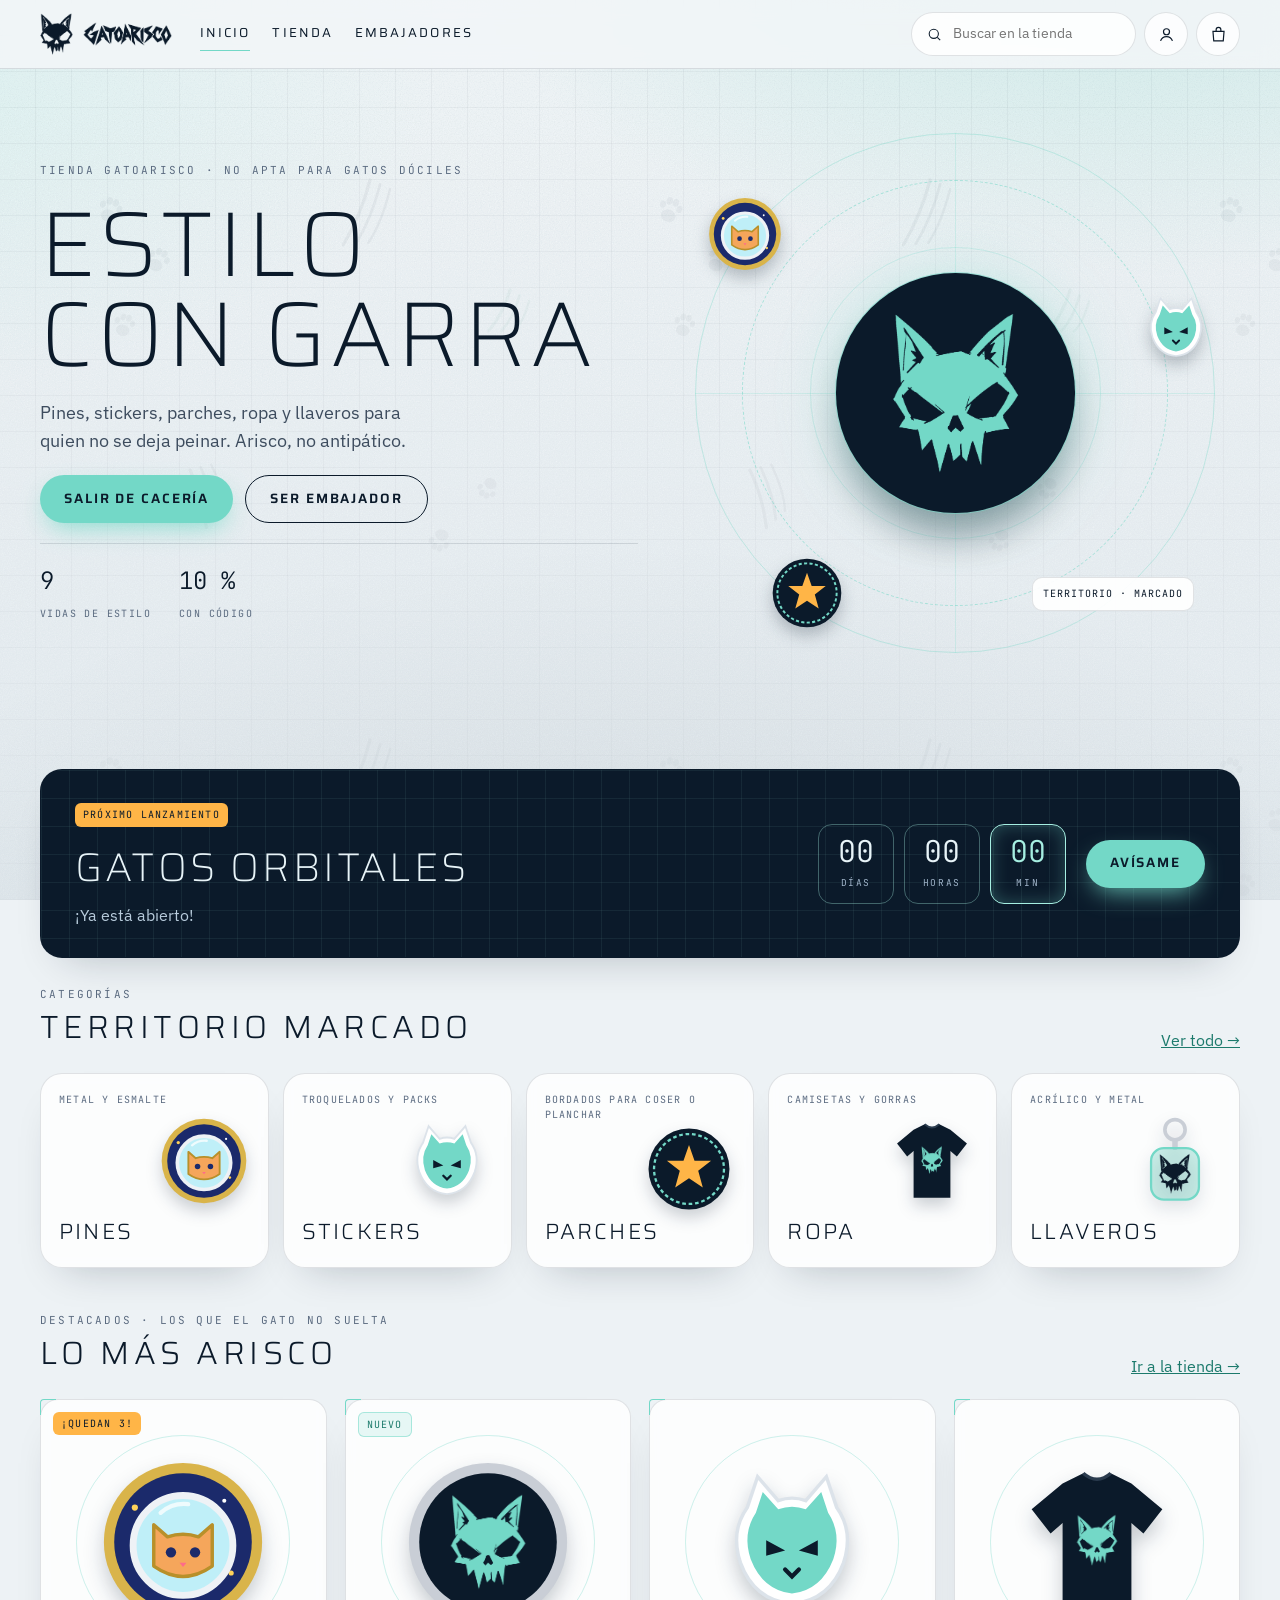
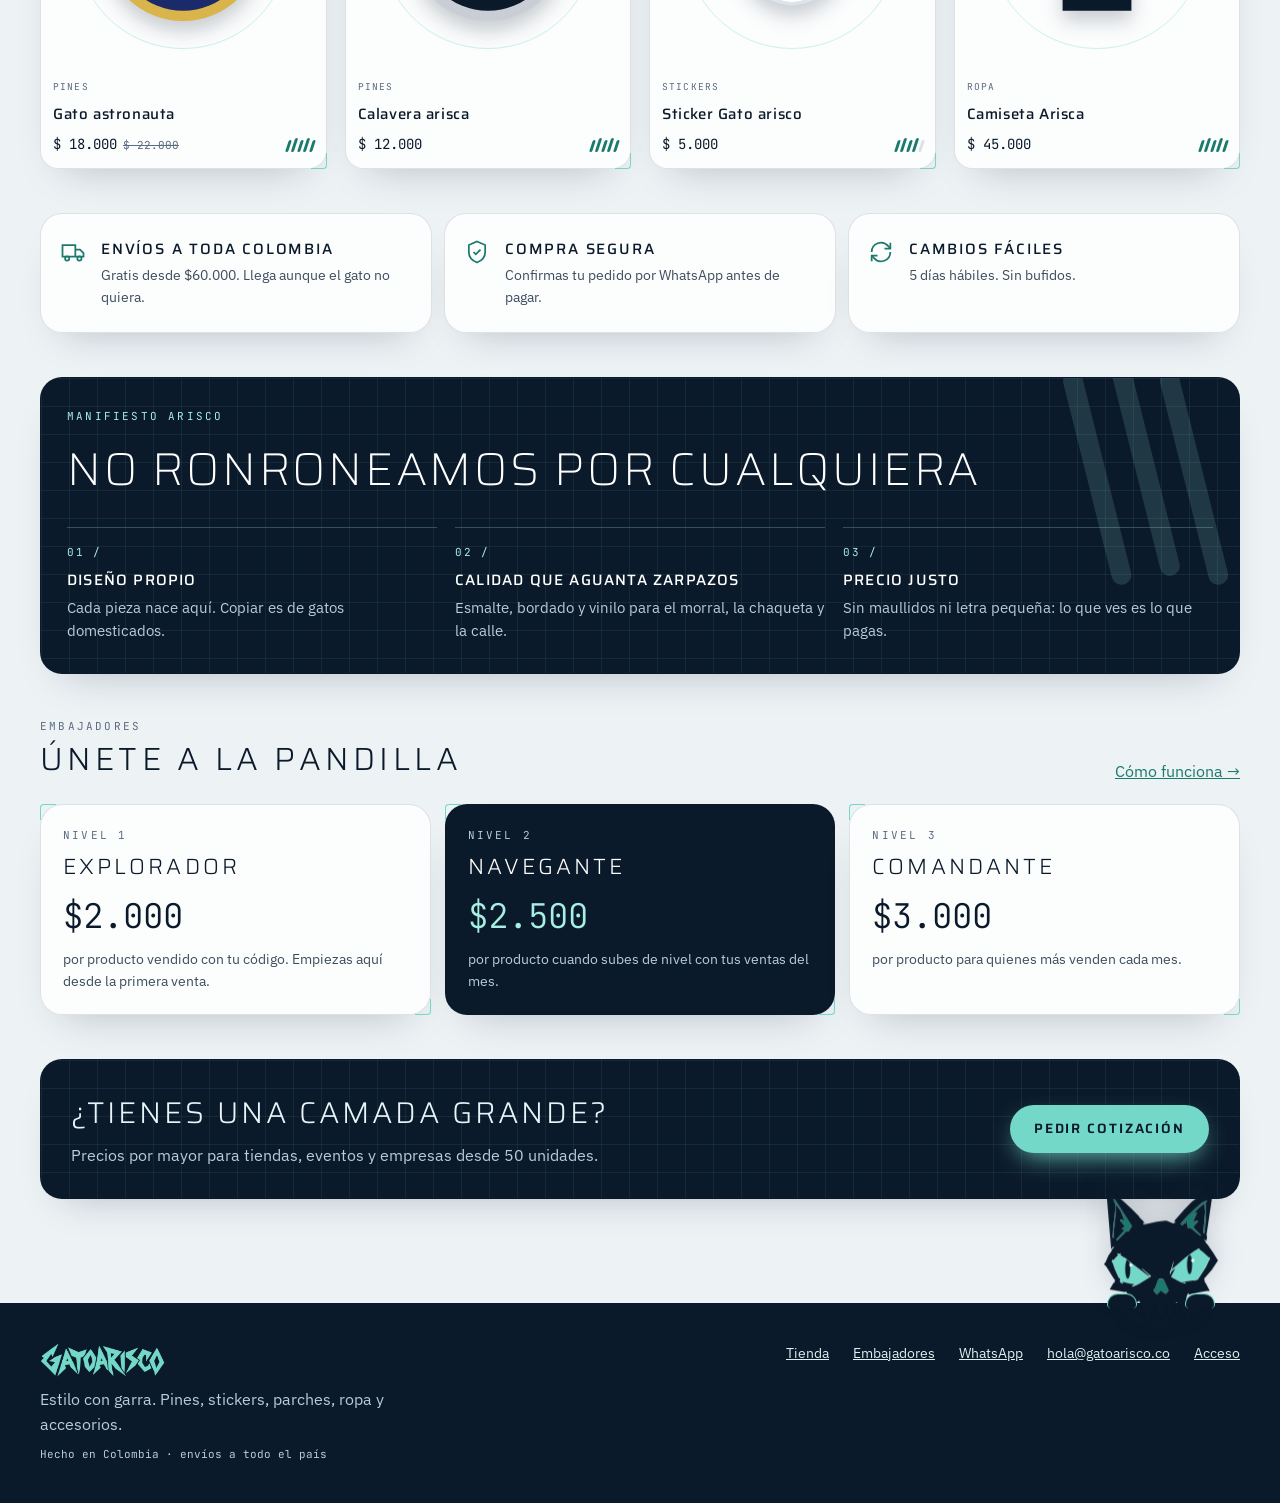
==== commit 9a3f9678: "Quita el nombre anterior Lostpin: todo queda como Gatoarisco Co-Authored-By: Claude Opus 5.5 <norepl" ====
--- a/index.html
+++ b/index.html
@@ -17,7 +17,7 @@
 <link rel="preconnect" href="https://fonts.googleapis.com">
 <link rel="preconnect" href="https://fonts.gstatic.com" crossorigin>
 <link href="https://fonts.googleapis.com/css2?family=IBM+Plex+Sans:wght@400;500;600&family=JetBrains+Mono:wght@300;400&family=Saira:wght@200;300;400;500;600&display=swap" rel="stylesheet">
-<link rel="stylesheet" href="assets/css/styles.css?v=202611111806">
+<link rel="stylesheet" href="assets/css/styles.css?v=202611111809">
 </head>
 <body data-page="inicio">
 <a class="sr-only" href="#main">Saltar al contenido</a>
@@ -29,7 +29,7 @@
     <div class="hero-copy">
       <p class="eyebrow">Tienda Gatoarisco · No apta para gatos dóciles</p>
       <h1 class="h-display">Estilo<br>con garra</h1>
-      <p style="margin:0;font-size:18px;color:var(--text-2);max-width:34ch">Pines Lostpin, stickers, parches, ropa y llaveros para quien no se deja peinar. Arisco, no antipático.</p>
+      <p style="margin:0;font-size:18px;color:var(--text-2);max-width:34ch">Pines, stickers, parches, ropa y llaveros para quien no se deja peinar. Arisco, no antipático.</p>
       <div class="hero-actions">
         <a class="btn btn-primary" href="tienda.html">Salir de cacería</a>
         <a class="btn btn-ghost" href="embajadores.html">Ser embajador</a>
@@ -156,9 +156,9 @@
 </main>
 <footer class="site-footer" id="site-footer"></footer>
 <nav class="bottom-nav" id="bottom-nav" aria-label="Navegación inferior"></nav>
-<script src="assets/js/config.js?v=202611111806"></script>
-<script src="assets/js/gato.js?v=202611111806"></script>
-<script src="assets/js/gato-corre.js?v=202611111806"></script>
-<script src="assets/js/app.js?v=202611111806"></script>
+<script src="assets/js/config.js?v=202611111809"></script>
+<script src="assets/js/gato.js?v=202611111809"></script>
+<script src="assets/js/gato-corre.js?v=202611111809"></script>
+<script src="assets/js/app.js?v=202611111809"></script>
 </body>
 </html>
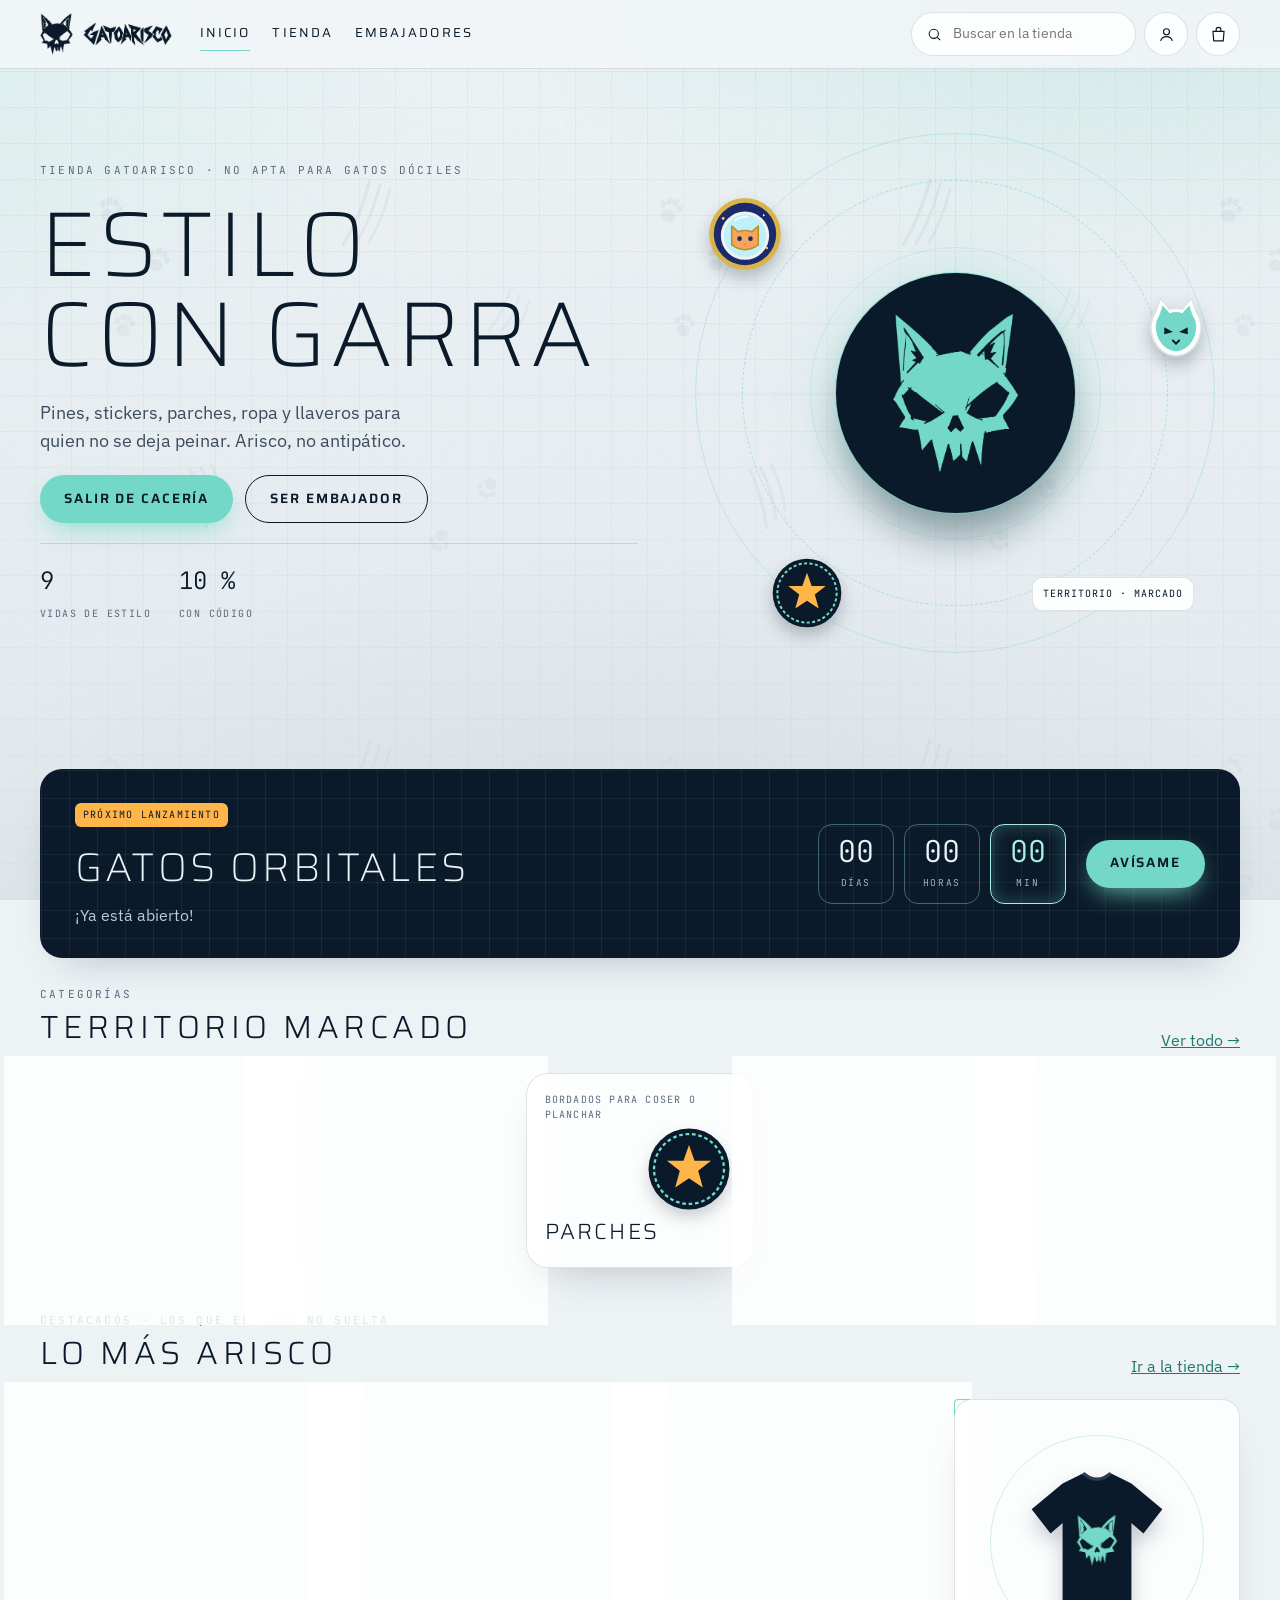
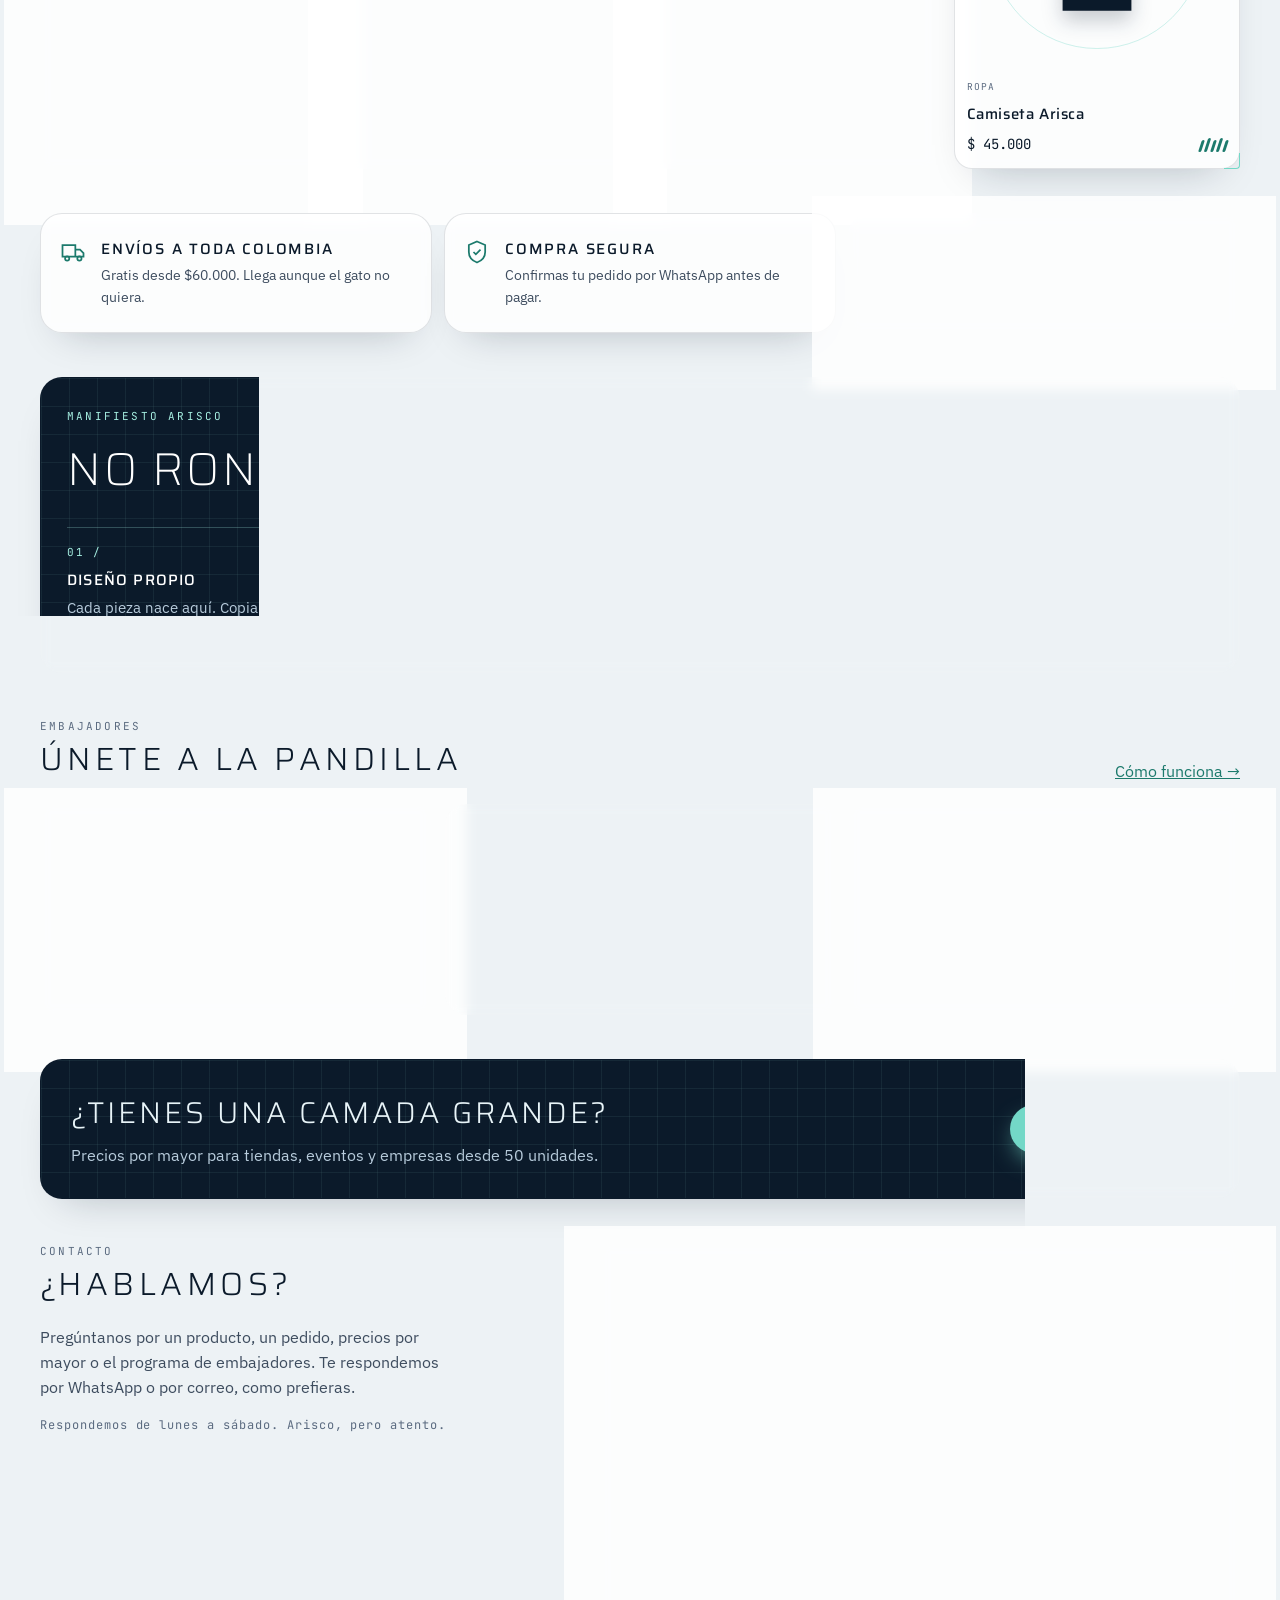
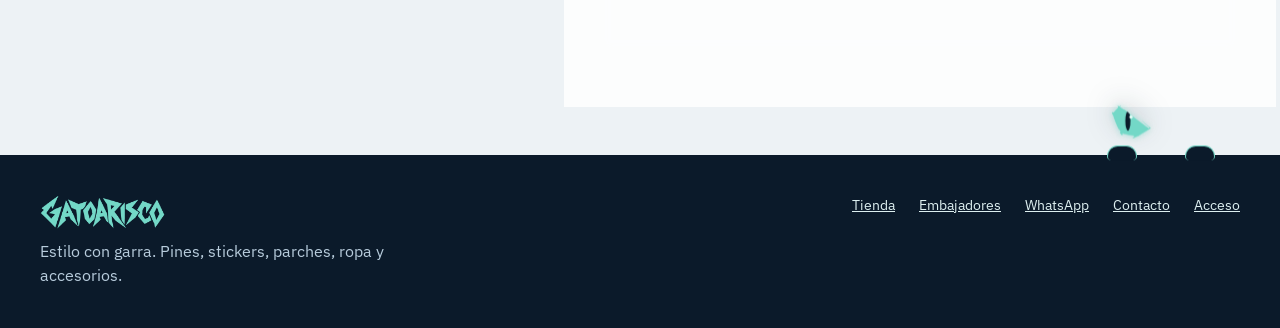
==== commit dea17c0d: "Formulario de contacto y bandeja de Mensajes en el panel - Quita "Hecho en Colombia" y el correo del" ====
--- a/index.html
+++ b/index.html
@@ -17,7 +17,7 @@
 <link rel="preconnect" href="https://fonts.googleapis.com">
 <link rel="preconnect" href="https://fonts.gstatic.com" crossorigin>
 <link href="https://fonts.googleapis.com/css2?family=IBM+Plex+Sans:wght@400;500;600&family=JetBrains+Mono:wght@300;400&family=Saira:wght@200;300;400;500;600&display=swap" rel="stylesheet">
-<link rel="stylesheet" href="assets/css/styles.css?v=202611111809">
+<link rel="stylesheet" href="assets/css/styles.css?v=202611121743">
 </head>
 <body data-page="inicio">
 <a class="sr-only" href="#main">Saltar al contenido</a>
@@ -153,12 +153,34 @@
     </div>
   </div>
 </section>
+
+<section class="section" id="contacto" style="padding-top:0">
+  <div class="wrap contacto">
+    <div>
+      <p class="eyebrow">Contacto</p>
+      <h2 class="h-section">¿Hablamos?</h2>
+      <p style="color:var(--text-2);max-width:42ch">Pregúntanos por un producto, un pedido, precios por mayor o el programa de embajadores. Te respondemos por WhatsApp o por correo, como prefieras.</p>
+      <p class="nota-contacto">Respondemos de lunes a sábado. Arisco, pero atento.</p>
+    </div>
+    <form class="panel brackets form-contacto" id="form-contacto" novalidate>
+      <div class="two">
+        <div class="field"><label for="c-nombre">Nombre</label><input id="c-nombre" name="nombre" required minlength="2" maxlength="80" autocomplete="name"></div>
+        <div class="field"><label for="c-contacto">Celular o correo</label><input id="c-contacto" name="contacto" required minlength="5" maxlength="120" autocomplete="email" placeholder="300 000 0000 o tu@correo.com"></div>
+      </div>
+      <div class="field"><label for="c-tipo">Sobre qué</label><select id="c-tipo" name="tipo"><option>Pregunta</option><option>Pedido</option><option>Mayoristas</option><option>Embajadores</option><option>Otro</option></select></div>
+      <div class="field"><label for="c-mensaje">Mensaje</label><textarea id="c-mensaje" name="mensaje" rows="4" required minlength="5" maxlength="2000"></textarea></div>
+      <input type="text" name="web" tabindex="-1" autocomplete="off" aria-hidden="true" style="position:absolute;left:-9999px">
+      <button class="btn btn-primary" type="submit" style="width:100%">Enviar mensaje</button>
+      <p class="alert alert-mint" id="contacto-ok" hidden style="margin-top:12px"><span class="dot"></span>Recibimos tu mensaje. Te contactamos pronto.</p>
+    </form>
+  </div>
+</section>
 </main>
 <footer class="site-footer" id="site-footer"></footer>
 <nav class="bottom-nav" id="bottom-nav" aria-label="Navegación inferior"></nav>
-<script src="assets/js/config.js?v=202611111809"></script>
-<script src="assets/js/gato.js?v=202611111809"></script>
-<script src="assets/js/gato-corre.js?v=202611111809"></script>
-<script src="assets/js/app.js?v=202611111809"></script>
+<script src="assets/js/config.js?v=202611121743"></script>
+<script src="assets/js/gato.js?v=202611121743"></script>
+<script src="assets/js/gato-corre.js?v=202611121743"></script>
+<script src="assets/js/app.js?v=202611121743"></script>
 </body>
 </html>
--- a/assets/css/styles.css
+++ b/assets/css/styles.css
@@ -461,3 +461,9 @@
 .globo-corre.ver { opacity: 1; transform: none; }
 @media (max-width: 599px) { .gato-corre { height: 92px; margin-top: -28px; } }
 @media (prefers-reduced-motion: reduce) { .gato-corre { display: none; } }
+
+/* contacto */
+.contacto { display: grid; gap: 24px; align-items: start; }
+@media (min-width: 900px) { .contacto { grid-template-columns: 1fr 1.25fr; gap: 48px; } }
+.form-contacto { padding: 24px; position: relative; }
+.nota-contacto { font-family: var(--font-mono); font-size: 12px; letter-spacing: .08em; color: var(--muted); }
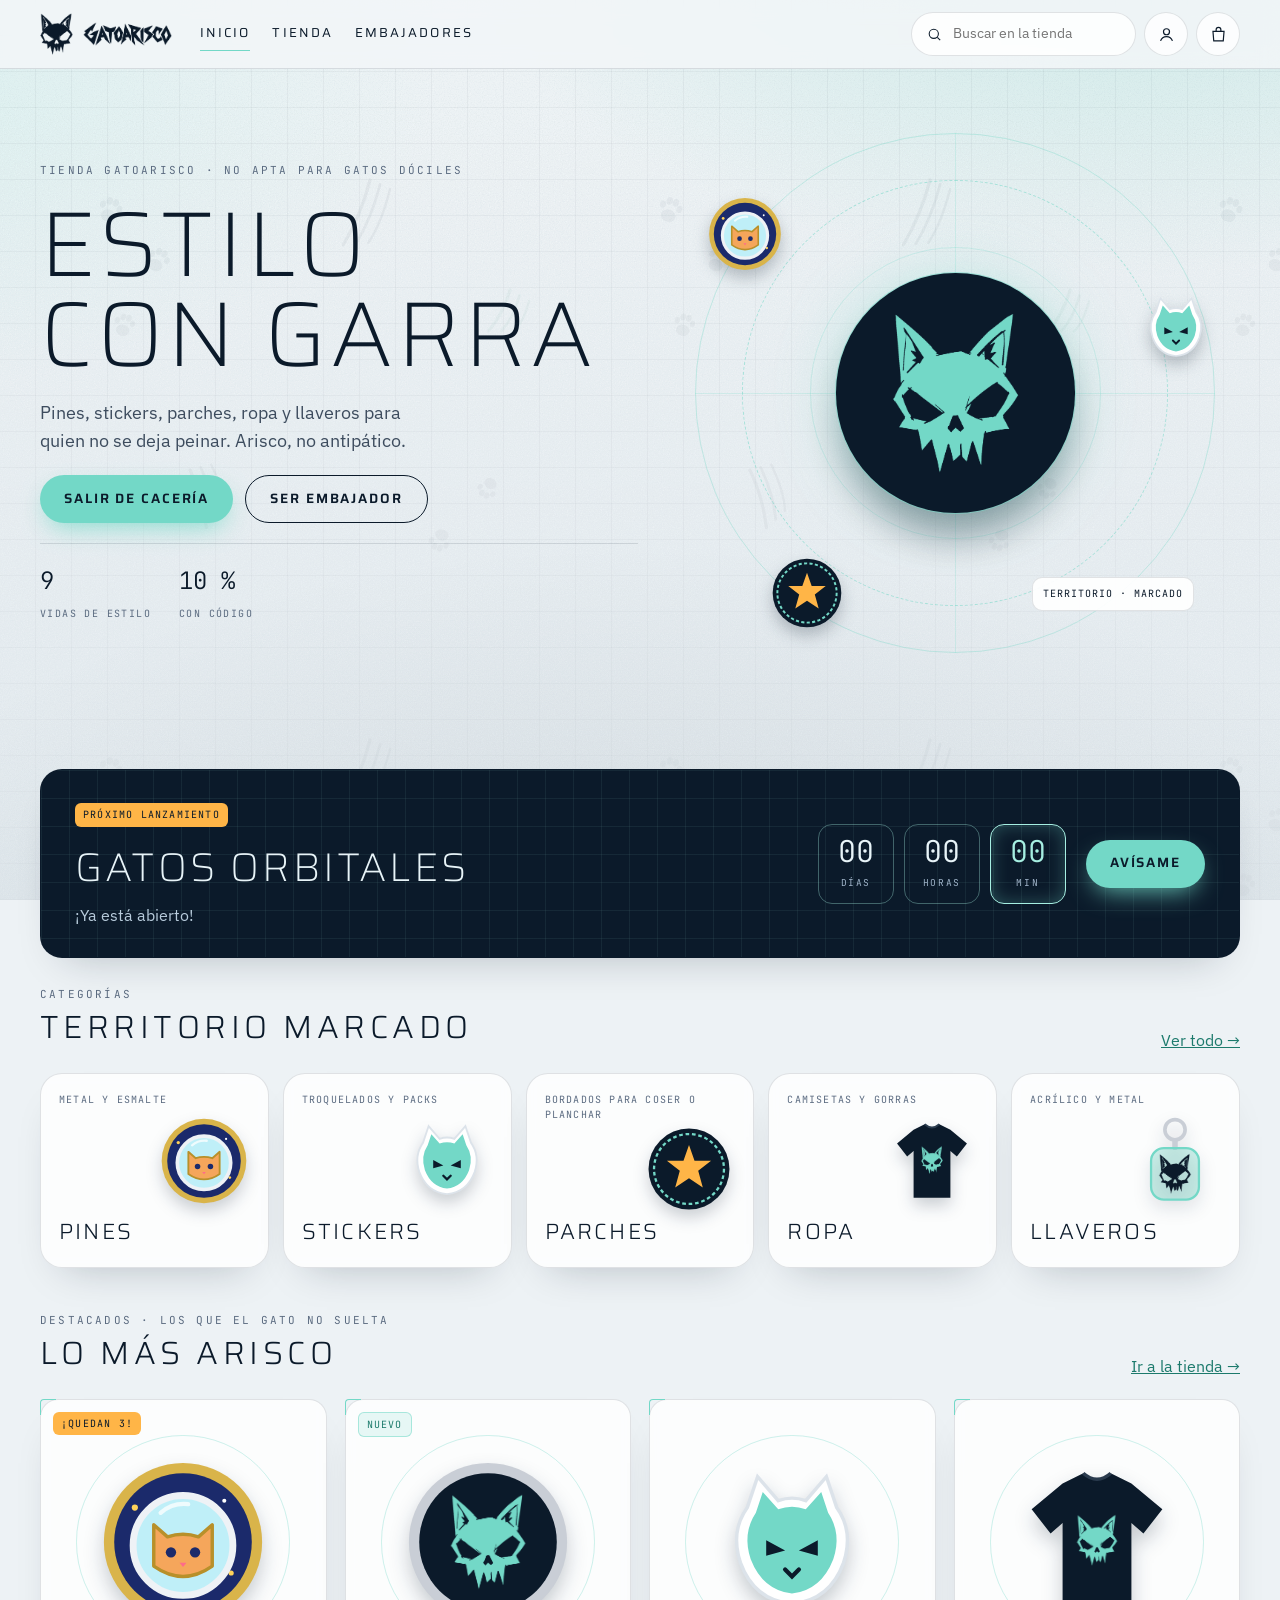
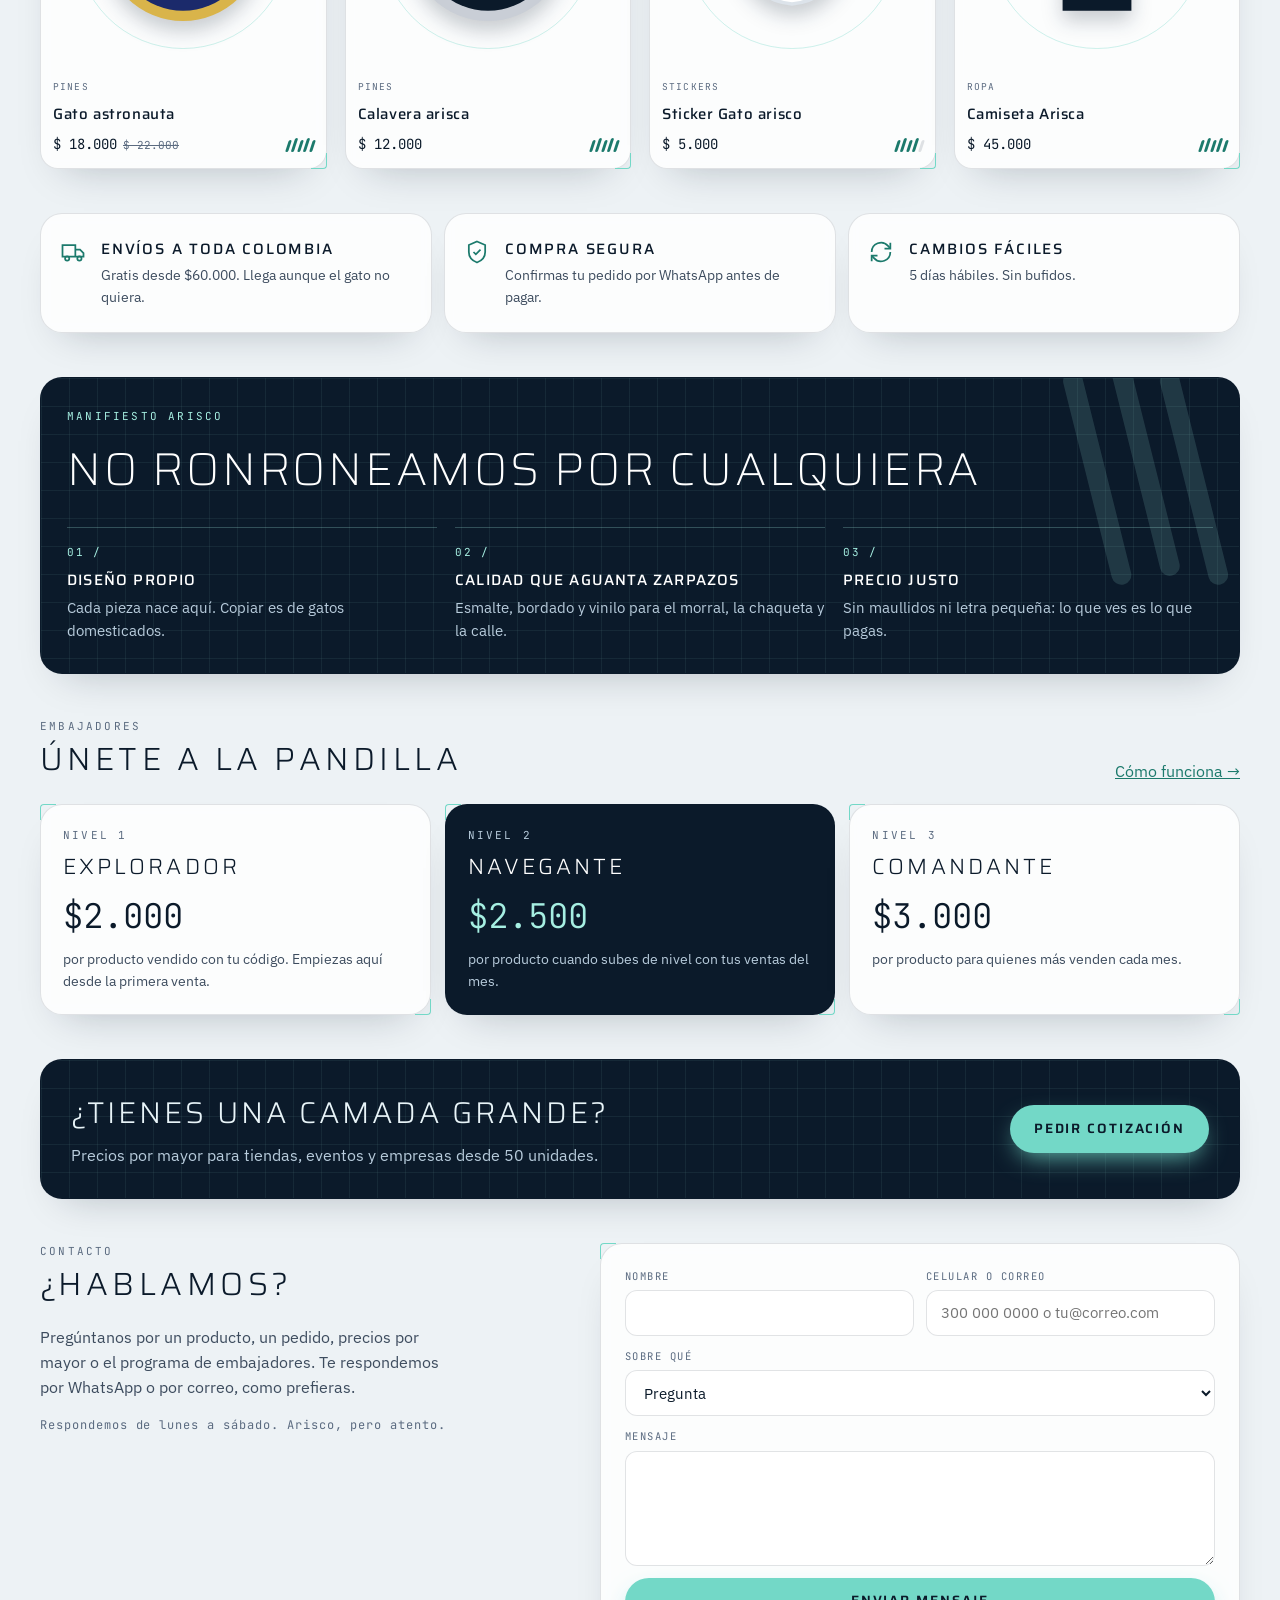
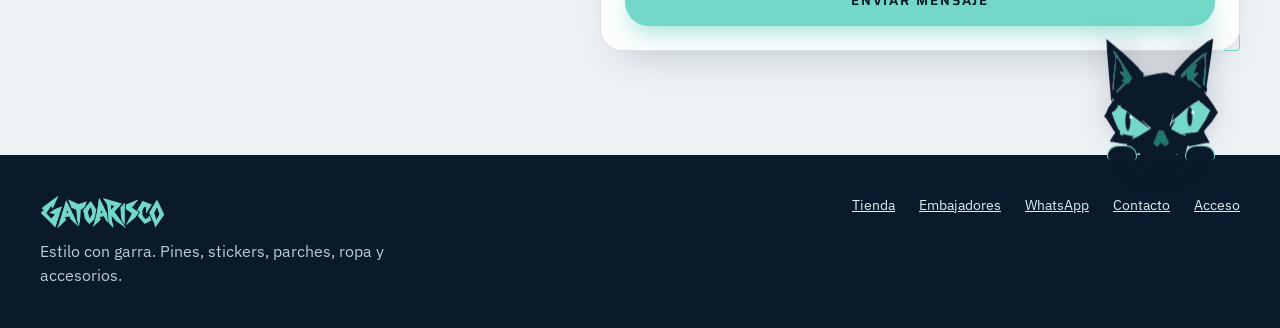
==== commit eb4ae4a5: "Pago con Nequi: pedido con referencia, página de pago y confirmación en el panel - El carrito queda " ====
--- a/index.html
+++ b/index.html
@@ -17,7 +17,7 @@
 <link rel="preconnect" href="https://fonts.googleapis.com">
 <link rel="preconnect" href="https://fonts.gstatic.com" crossorigin>
 <link href="https://fonts.googleapis.com/css2?family=IBM+Plex+Sans:wght@400;500;600&family=JetBrains+Mono:wght@300;400&family=Saira:wght@200;300;400;500;600&display=swap" rel="stylesheet">
-<link rel="stylesheet" href="assets/css/styles.css?v=202611121743">
+<link rel="stylesheet" href="assets/css/styles.css?v=202611121759">
 </head>
 <body data-page="inicio">
 <a class="sr-only" href="#main">Saltar al contenido</a>
@@ -178,9 +178,9 @@
 </main>
 <footer class="site-footer" id="site-footer"></footer>
 <nav class="bottom-nav" id="bottom-nav" aria-label="Navegación inferior"></nav>
-<script src="assets/js/config.js?v=202611121743"></script>
-<script src="assets/js/gato.js?v=202611121743"></script>
-<script src="assets/js/gato-corre.js?v=202611121743"></script>
-<script src="assets/js/app.js?v=202611121743"></script>
+<script src="assets/js/config.js?v=202611121759"></script>
+<script src="assets/js/gato.js?v=202611121759"></script>
+<script src="assets/js/gato-corre.js?v=202611121759"></script>
+<script src="assets/js/app.js?v=202611121759"></script>
 </body>
 </html>
--- a/assets/css/styles.css
+++ b/assets/css/styles.css
@@ -467,3 +467,20 @@
 @media (min-width: 900px) { .contacto { grid-template-columns: 1fr 1.25fr; gap: 48px; } }
 .form-contacto { padding: 24px; position: relative; }
 .nota-contacto { font-family: var(--font-mono); font-size: 12px; letter-spacing: .08em; color: var(--muted); }
+
+/* pago con Nequi */
+.pago-nequi { display: flex; gap: 12px; align-items: center; padding: 12px 14px; border-radius: 14px; background: #fff; border: 1px solid var(--line); margin: 6px 0 14px; }
+.pago-nequi b { display: block; } .pago-nequi span { font-size: 13px; color: var(--muted); }
+.pago-layout { display: grid; gap: 20px; align-items: start; }
+@media (min-width: 900px) { .pago-layout { grid-template-columns: 1.3fr 1fr; } }
+.pago-caja, .pago-resumen { padding: 24px; }
+.pago-total { text-align: center; padding: 18px; border-radius: 16px; background: var(--night); color: #fff; margin-bottom: 16px; }
+.pago-total small { display: block; font-family: var(--font-mono); font-size: 11px; letter-spacing: .16em; text-transform: uppercase; color: #9FB3C8; }
+.pago-total b { display: block; font-family: var(--font-mono); font-weight: 400; font-size: clamp(34px, 6vw, 46px); color: var(--glow); }
+.pago-total span { font-size: 14px; color: #CFE3EC; } .pago-total strong { font-family: var(--font-mono); color: #fff; letter-spacing: .08em; }
+.pago-qr { display: grid; justify-items: center; gap: 6px; margin-bottom: 14px; } .pago-qr img { width: 210px; border-radius: 14px; background: #fff; padding: 8px; border: 1px solid var(--line); }
+.pago-qr span { font-size: 13px; color: var(--muted); }
+.pago-dato { display: flex; flex-wrap: wrap; align-items: center; gap: 6px 14px; padding: 12px 0; border-bottom: 1px dashed var(--line); }
+.pago-dato small { width: 100%; font-family: var(--font-mono); font-size: 10px; letter-spacing: .14em; text-transform: uppercase; color: var(--muted); }
+.pago-dato b { font-family: var(--font-mono); font-weight: 400; font-size: 22px; flex: 1; }
+.pasos-pago { margin: 16px 0; padding-left: 20px; line-height: 1.8; color: var(--text-2); }
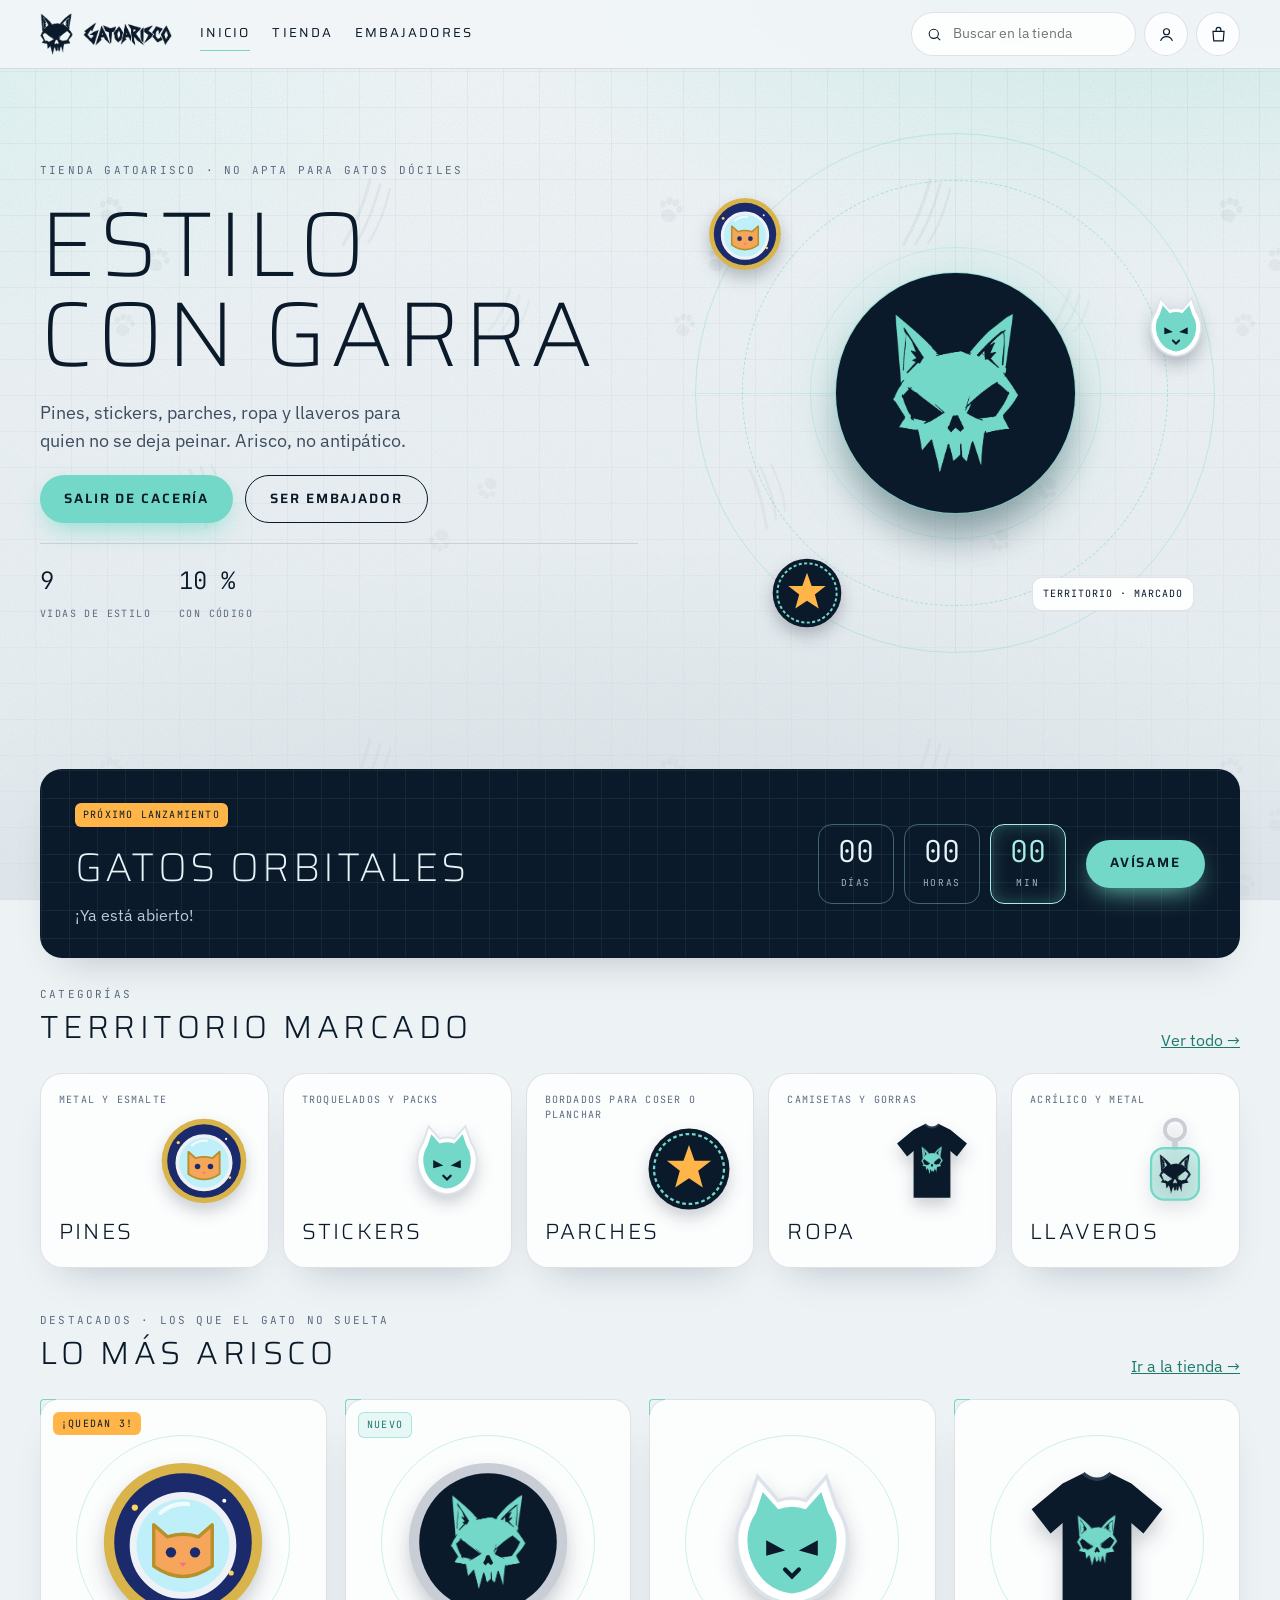
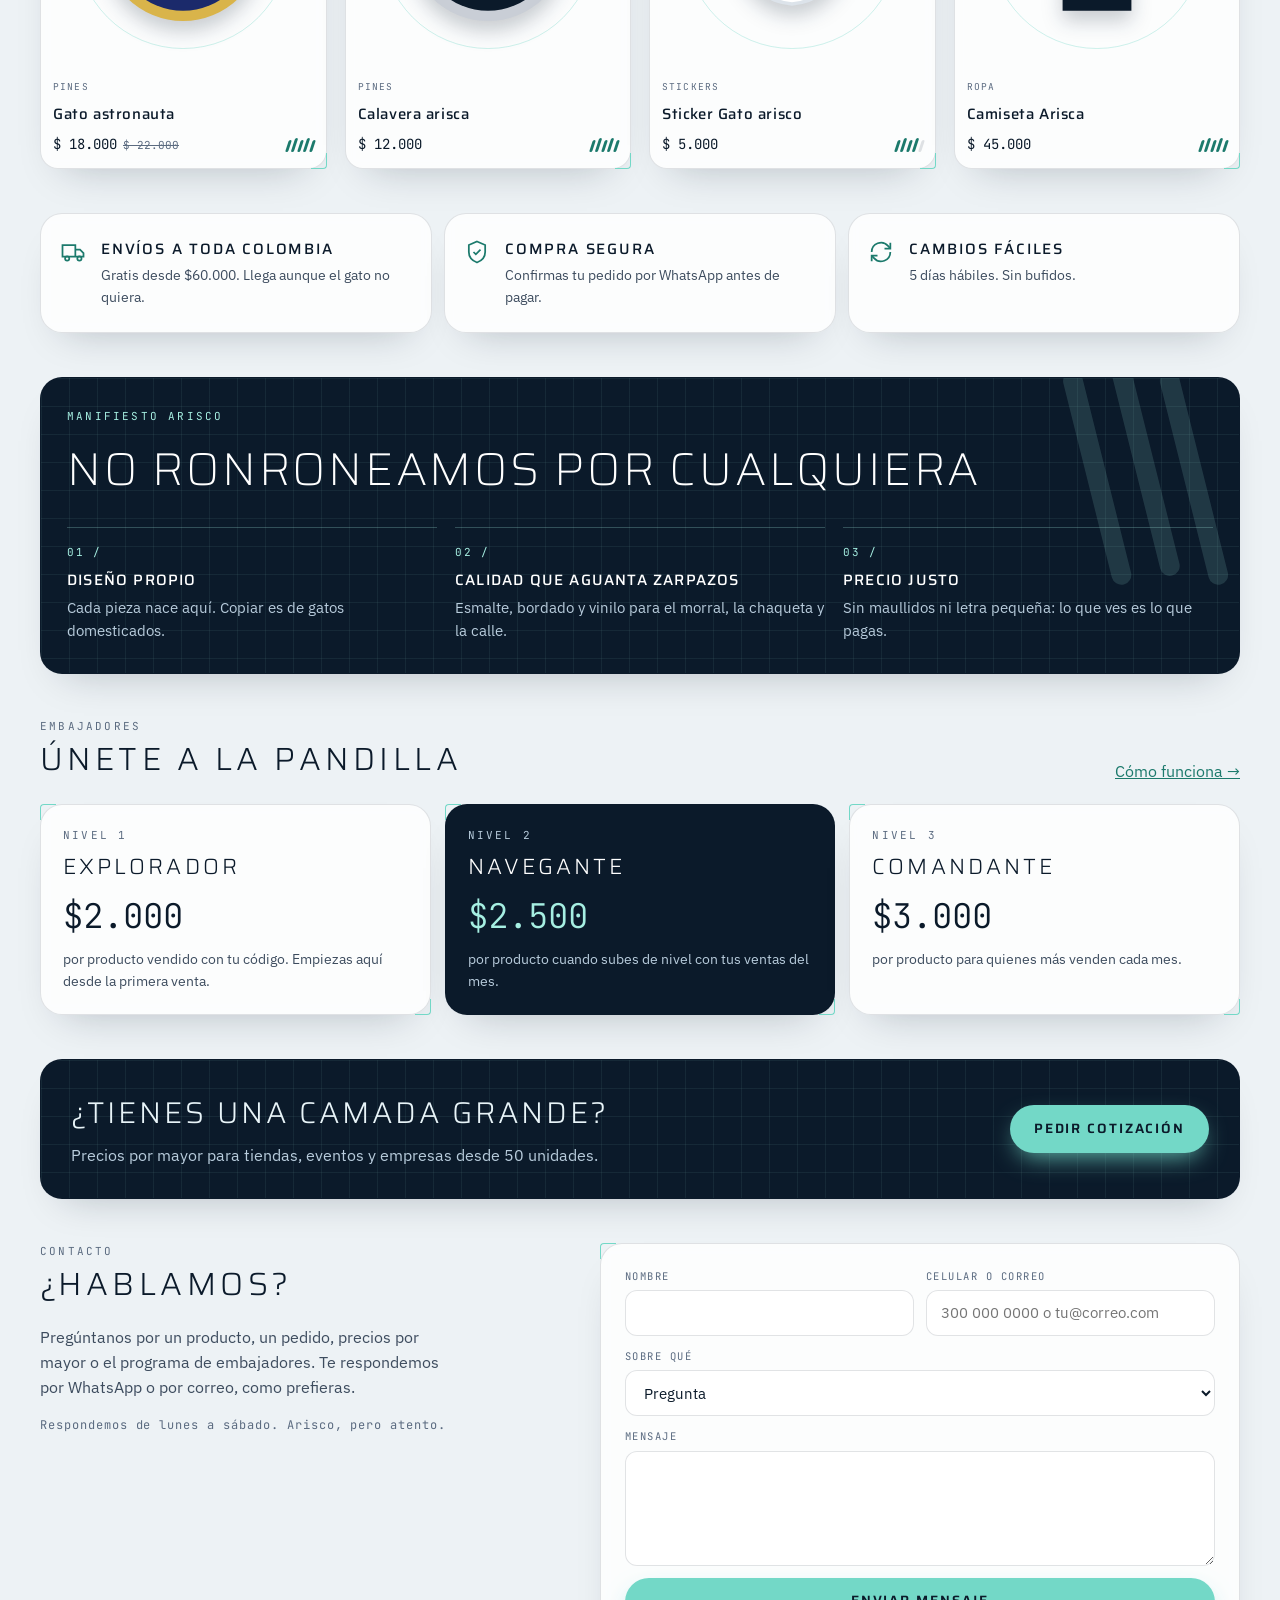
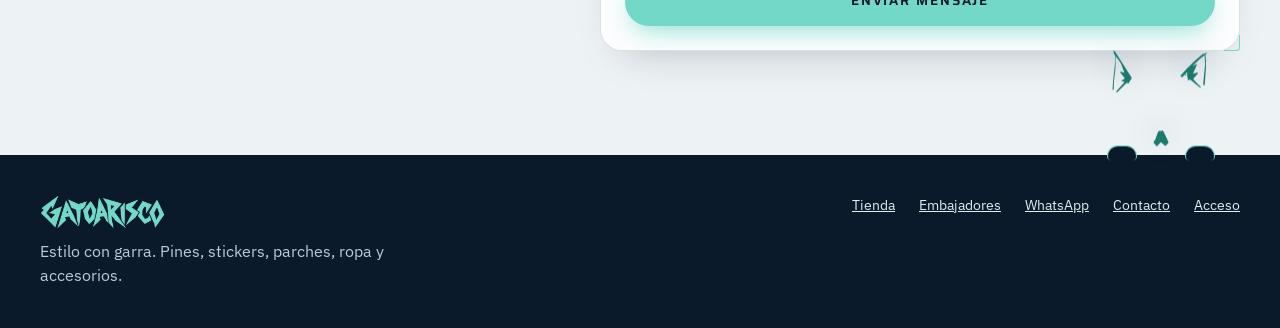
==== commit 9321e469: "Gato: sonidos reales (bufido, gruñidos y maullido enojado) para el gato de abajo y el que corre Co-A" ====
--- a/index.html
+++ b/index.html
@@ -179,8 +179,8 @@
 <footer class="site-footer" id="site-footer"></footer>
 <nav class="bottom-nav" id="bottom-nav" aria-label="Navegación inferior"></nav>
 <script src="assets/js/config.js?v=202611121759"></script>
-<script src="assets/js/gato.js?v=202611121759"></script>
-<script src="assets/js/gato-corre.js?v=202611121759"></script>
+<script src="assets/js/gato.js?v=202611130010"></script>
+<script src="assets/js/gato-corre.js?v=202611130010"></script>
 <script src="assets/js/app.js?v=202611121759"></script>
 </body>
 </html>
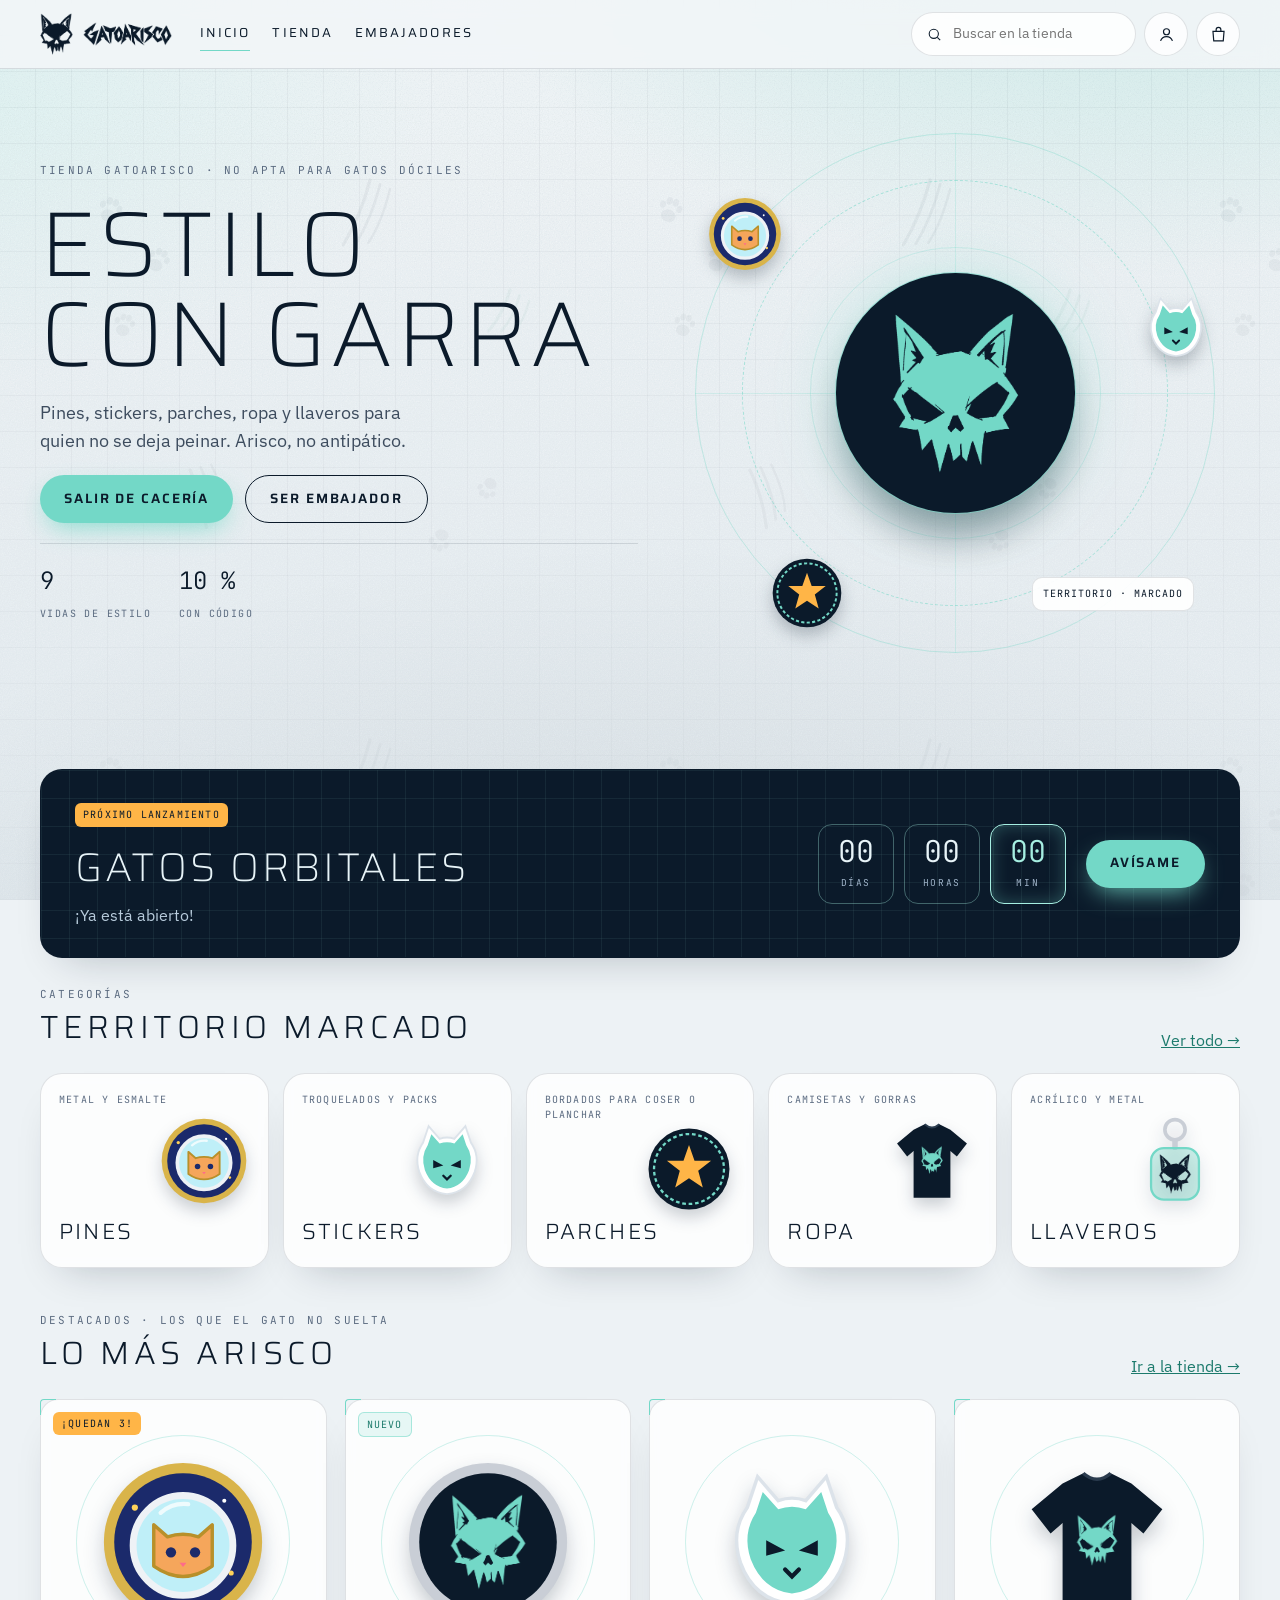
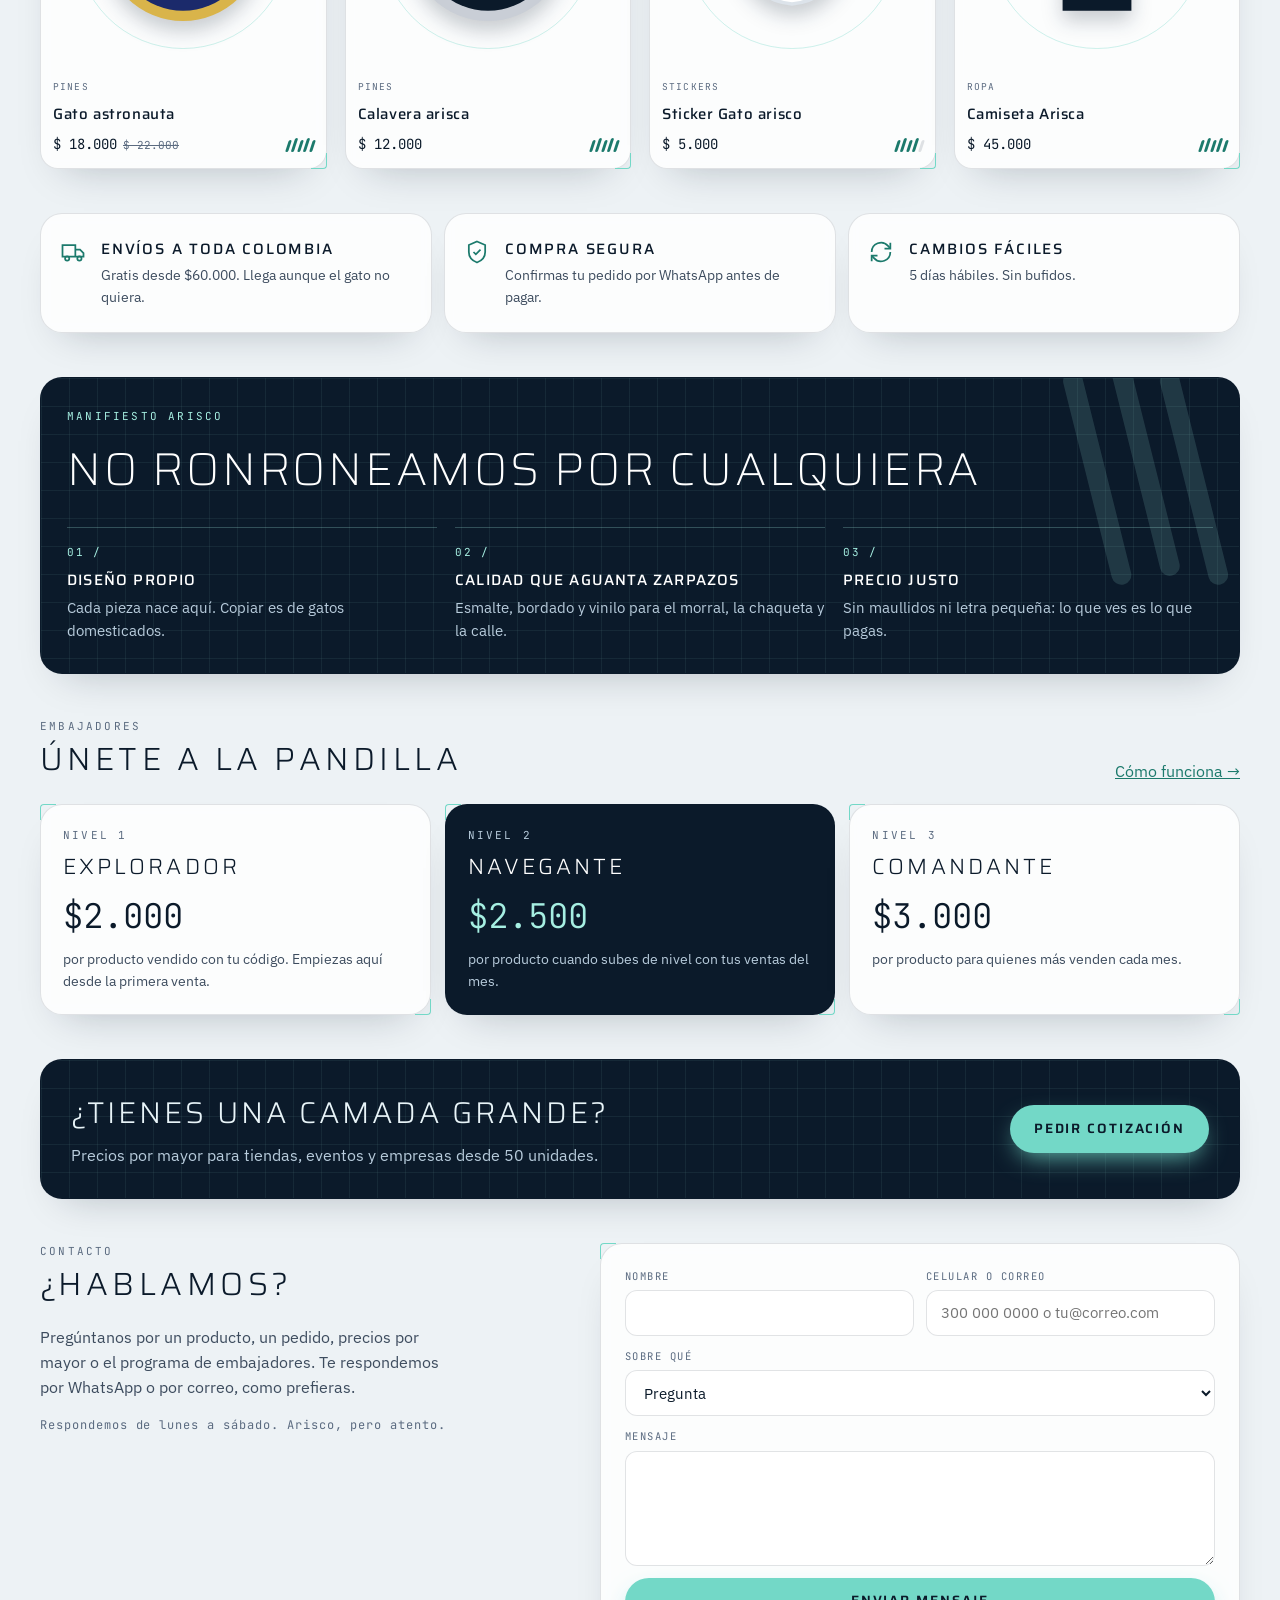
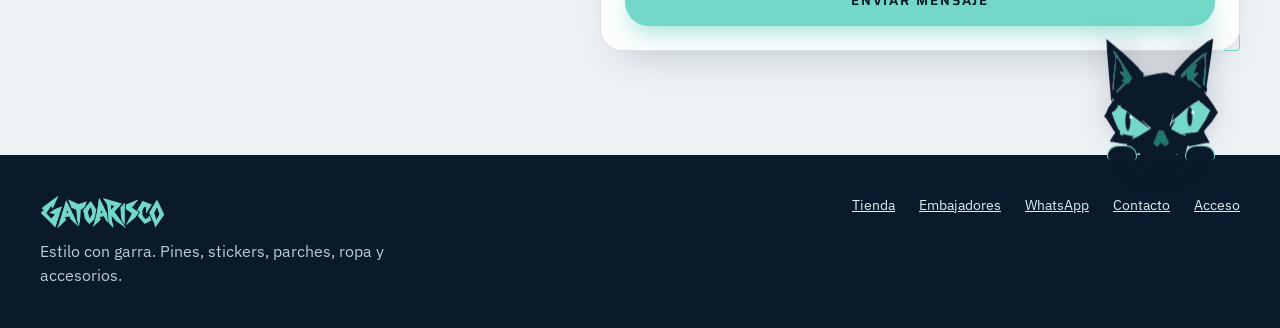
==== commit 75921ce4: "Sonido de rasguño en el zarpazo de los productos y al agregar al carrito Co-Authored-By: Claude Opus" ====
--- a/index.html
+++ b/index.html
@@ -179,8 +179,8 @@
 <footer class="site-footer" id="site-footer"></footer>
 <nav class="bottom-nav" id="bottom-nav" aria-label="Navegación inferior"></nav>
 <script src="assets/js/config.js?v=202611121759"></script>
-<script src="assets/js/gato.js?v=202611130010"></script>
-<script src="assets/js/gato-corre.js?v=202611130010"></script>
-<script src="assets/js/app.js?v=202611121759"></script>
+<script src="assets/js/gato.js?v=202611130015"></script>
+<script src="assets/js/gato-corre.js?v=202611130015"></script>
+<script src="assets/js/app.js?v=202611130015"></script>
 </body>
 </html>
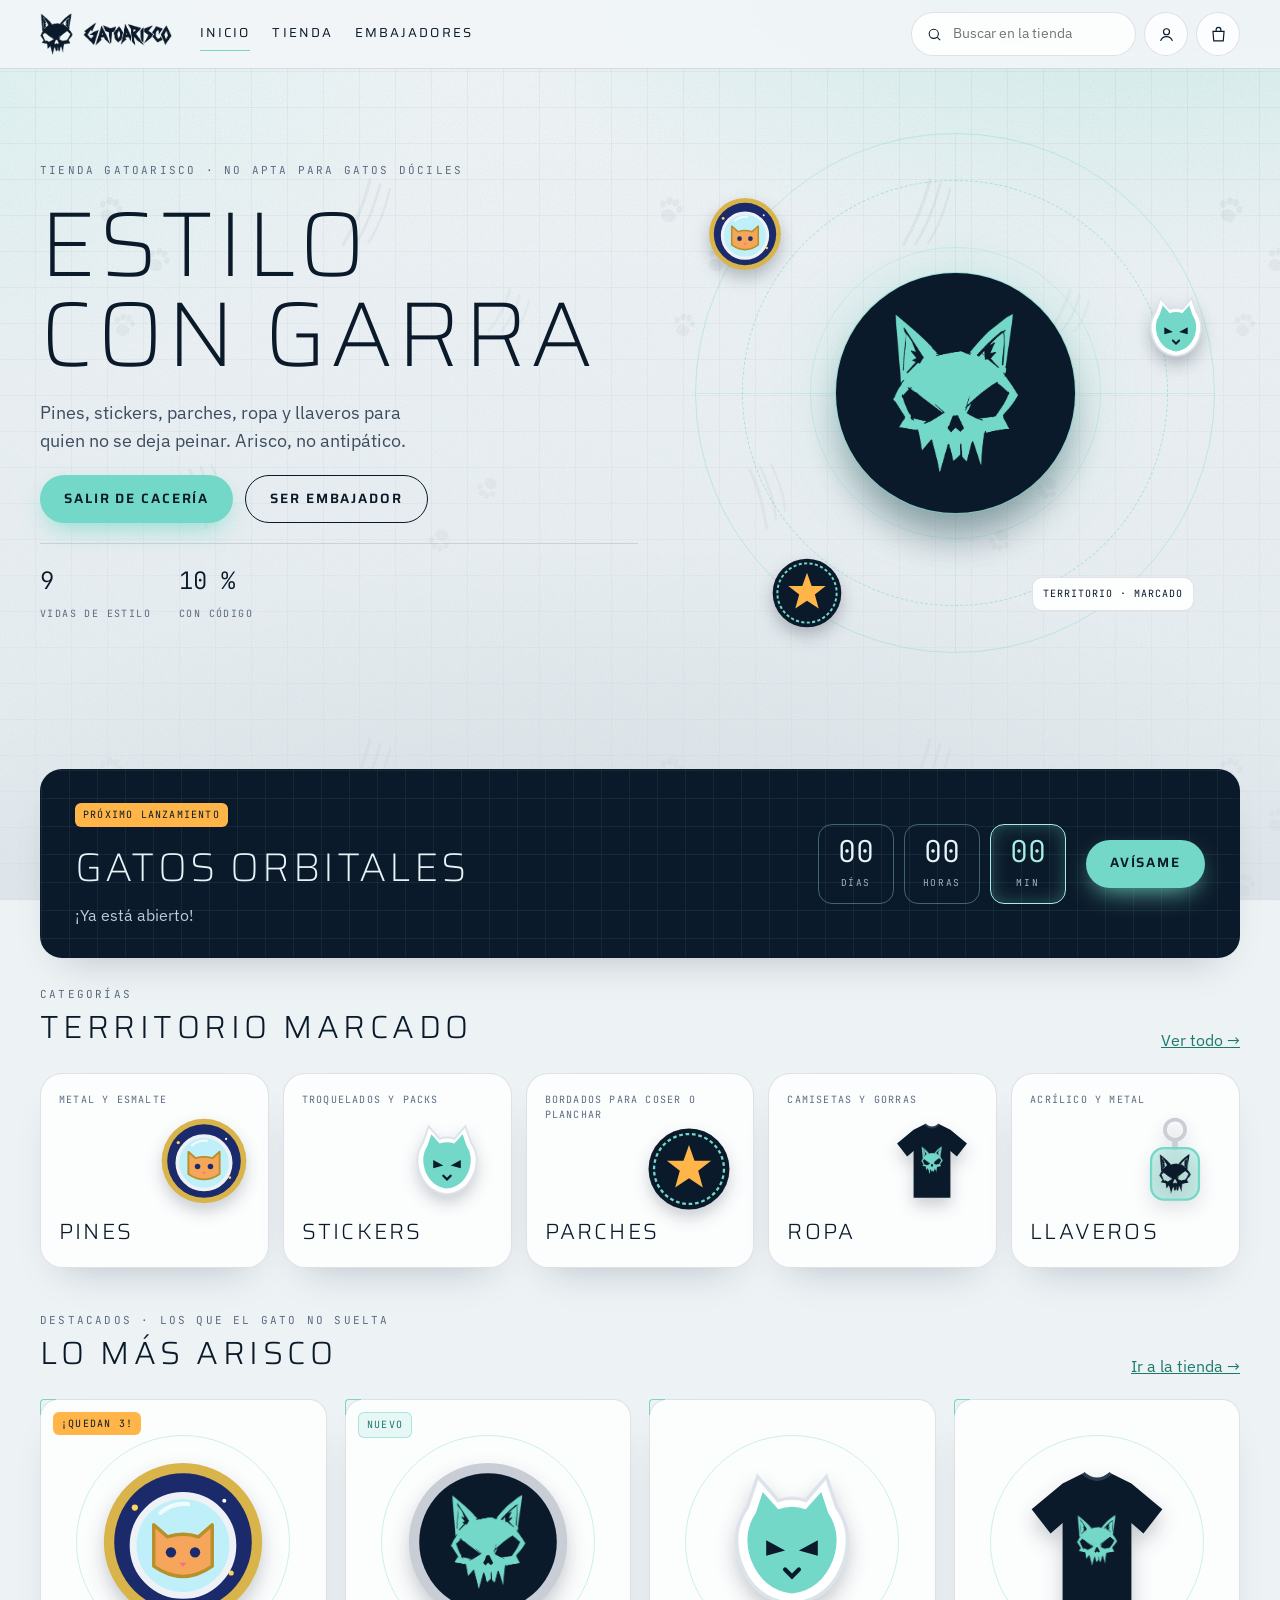
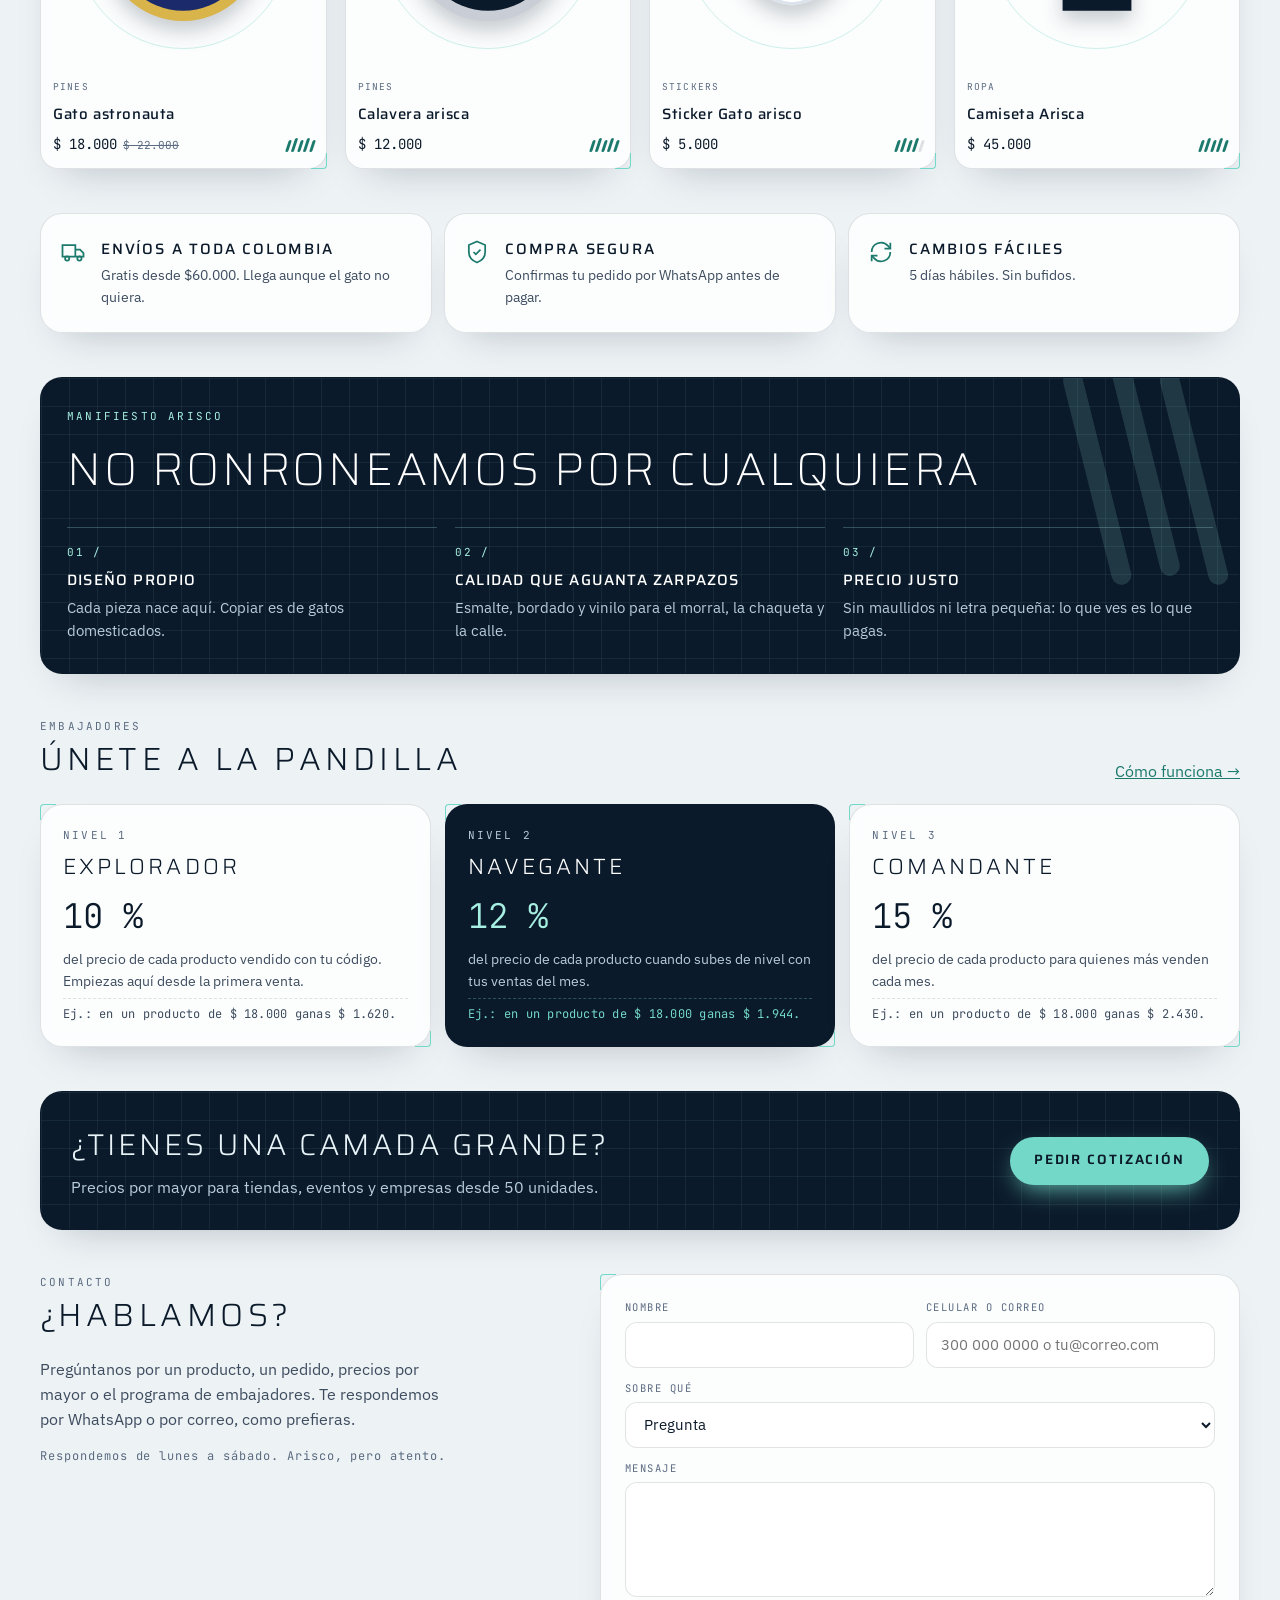
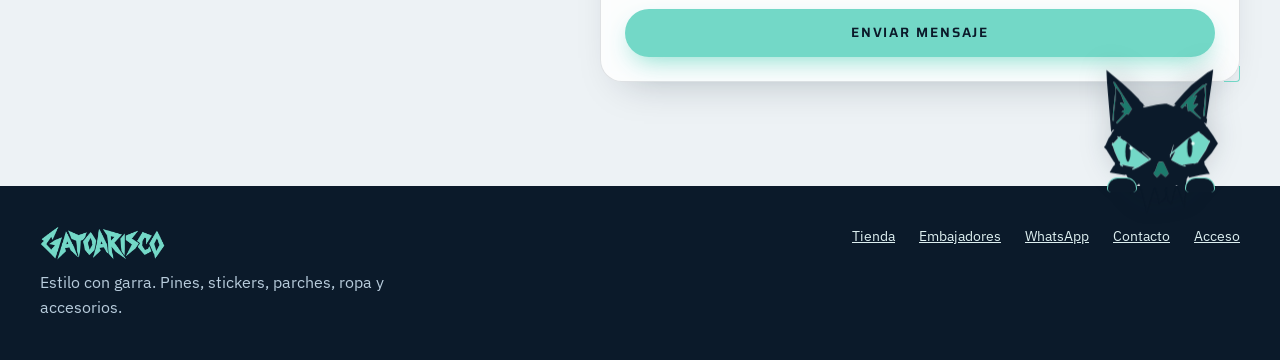
==== commit dc6a5000: "Embajadores: comisión por porcentaje del precio del producto según nivel, editable en Ajustes y most" ====
--- a/index.html
+++ b/index.html
@@ -17,7 +17,7 @@
 <link rel="preconnect" href="https://fonts.googleapis.com">
 <link rel="preconnect" href="https://fonts.gstatic.com" crossorigin>
 <link href="https://fonts.googleapis.com/css2?family=IBM+Plex+Sans:wght@400;500;600&family=JetBrains+Mono:wght@300;400&family=Saira:wght@200;300;400;500;600&display=swap" rel="stylesheet">
-<link rel="stylesheet" href="assets/css/styles.css?v=202611121759">
+<link rel="stylesheet" href="assets/css/styles.css?v=202611131250">
 </head>
 <body data-page="inicio">
 <a class="sr-only" href="#main">Saltar al contenido</a>
@@ -114,9 +114,9 @@
   <div class="wrap">
     <div class="section-head"><div><p class="eyebrow">Embajadores</p><h2 class="h-section">Únete a la pandilla</h2></div><a href="embajadores.html">Cómo funciona →</a></div>
     <div class="levels">
-  <div class="panel brackets level"><span class="eyebrow">Nivel 1</span><strong class="h-section" style="font-size:22px">Explorador</strong><span class="amount">$2.000</span><p>por producto vendido con tu código. Empiezas aquí desde la primera venta.</p></div>
-  <div class="panel brackets level on"><span class="eyebrow">Nivel 2</span><strong class="h-section" style="font-size:22px;color:#fff">Navegante</strong><span class="amount">$2.500</span><p>por producto cuando subes de nivel con tus ventas del mes.</p></div>
-  <div class="panel brackets level"><span class="eyebrow">Nivel 3</span><strong class="h-section" style="font-size:22px">Comandante</strong><span class="amount">$3.000</span><p>por producto para quienes más venden cada mes.</p></div>
+  <div class="panel brackets level"><span class="eyebrow">Nivel 1</span><strong class="h-section" style="font-size:22px">Explorador</strong><span class="amount" data-comision="explorador">10 %</span><p>del precio de cada producto vendido con tu código. Empiezas aquí desde la primera venta.</p><small class="ejemplo" data-ejemplo="explorador"></small></div>
+  <div class="panel brackets level on"><span class="eyebrow">Nivel 2</span><strong class="h-section" style="font-size:22px;color:#fff">Navegante</strong><span class="amount" data-comision="navegante">12 %</span><p>del precio de cada producto cuando subes de nivel con tus ventas del mes.</p><small class="ejemplo" data-ejemplo="navegante"></small></div>
+  <div class="panel brackets level"><span class="eyebrow">Nivel 3</span><strong class="h-section" style="font-size:22px">Comandante</strong><span class="amount" data-comision="comandante">15 %</span><p>del precio de cada producto para quienes más venden cada mes.</p><small class="ejemplo" data-ejemplo="comandante"></small></div>
 </div>
   </div>
 </section>
@@ -181,6 +181,6 @@
 <script src="assets/js/config.js?v=202611121759"></script>
 <script src="assets/js/gato.js?v=202611130015"></script>
 <script src="assets/js/gato-corre.js?v=202611130015"></script>
-<script src="assets/js/app.js?v=202611130015"></script>
+<script src="assets/js/app.js?v=202611131250"></script>
 </body>
 </html>
--- a/assets/css/styles.css
+++ b/assets/css/styles.css
@@ -281,6 +281,8 @@
 .level { padding: 22px; display: flex; flex-direction: column; gap: 6px; }
 .level .amount { font-family: var(--font-mono); font-weight: 300; font-size: 34px; }
 .level.on { background: var(--night); color: #E8F4F8; }
+.level .ejemplo { font-family: var(--font-mono); font-size: 12px; letter-spacing: .02em; color: var(--text-2); margin-top: auto; padding-top: 6px; border-top: 1px dashed var(--line); }
+.level.on .ejemplo { color: var(--mint); border-top-color: rgba(115, 216, 199, .3); }
 .level.on .amount { color: var(--glow); }
 .level.on .eyebrow, .level.on p { color: #B8CCDC; }
 .level p { margin: 0; font-size: 14px; color: var(--text-2); }
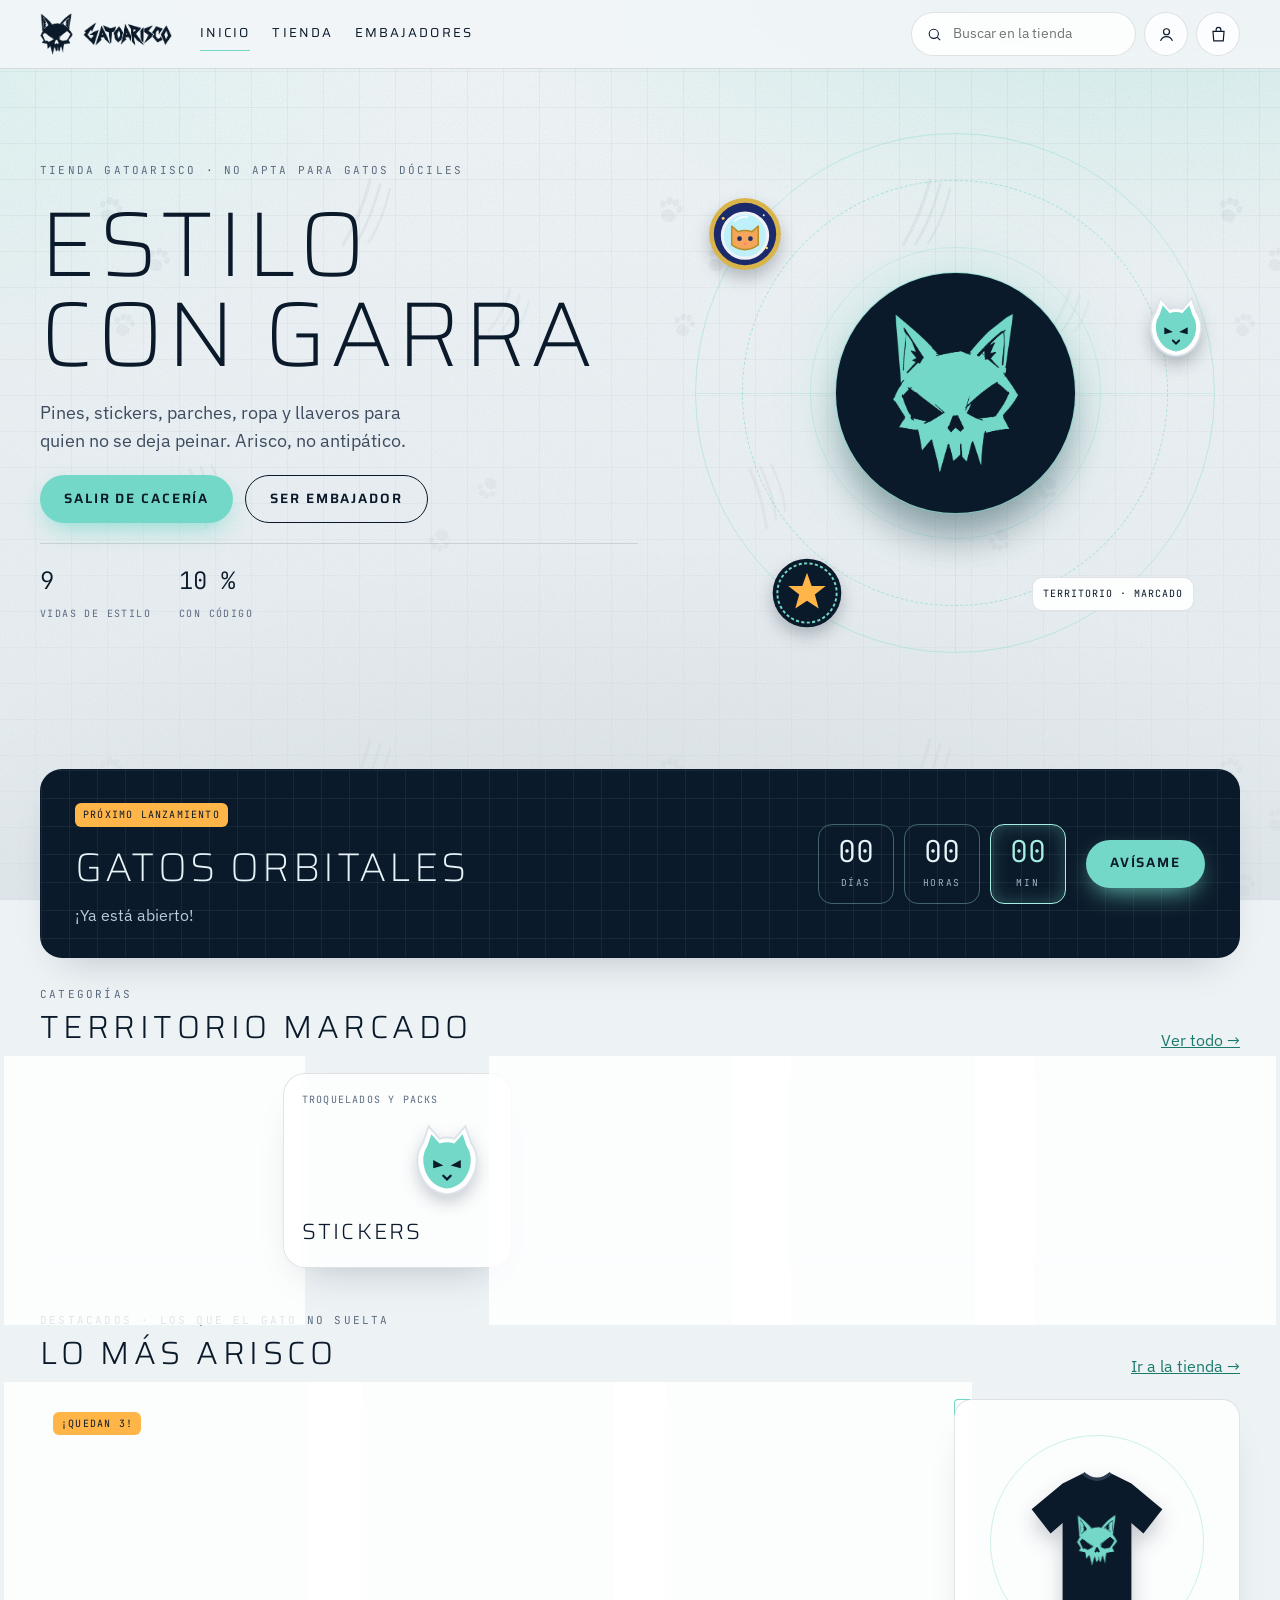
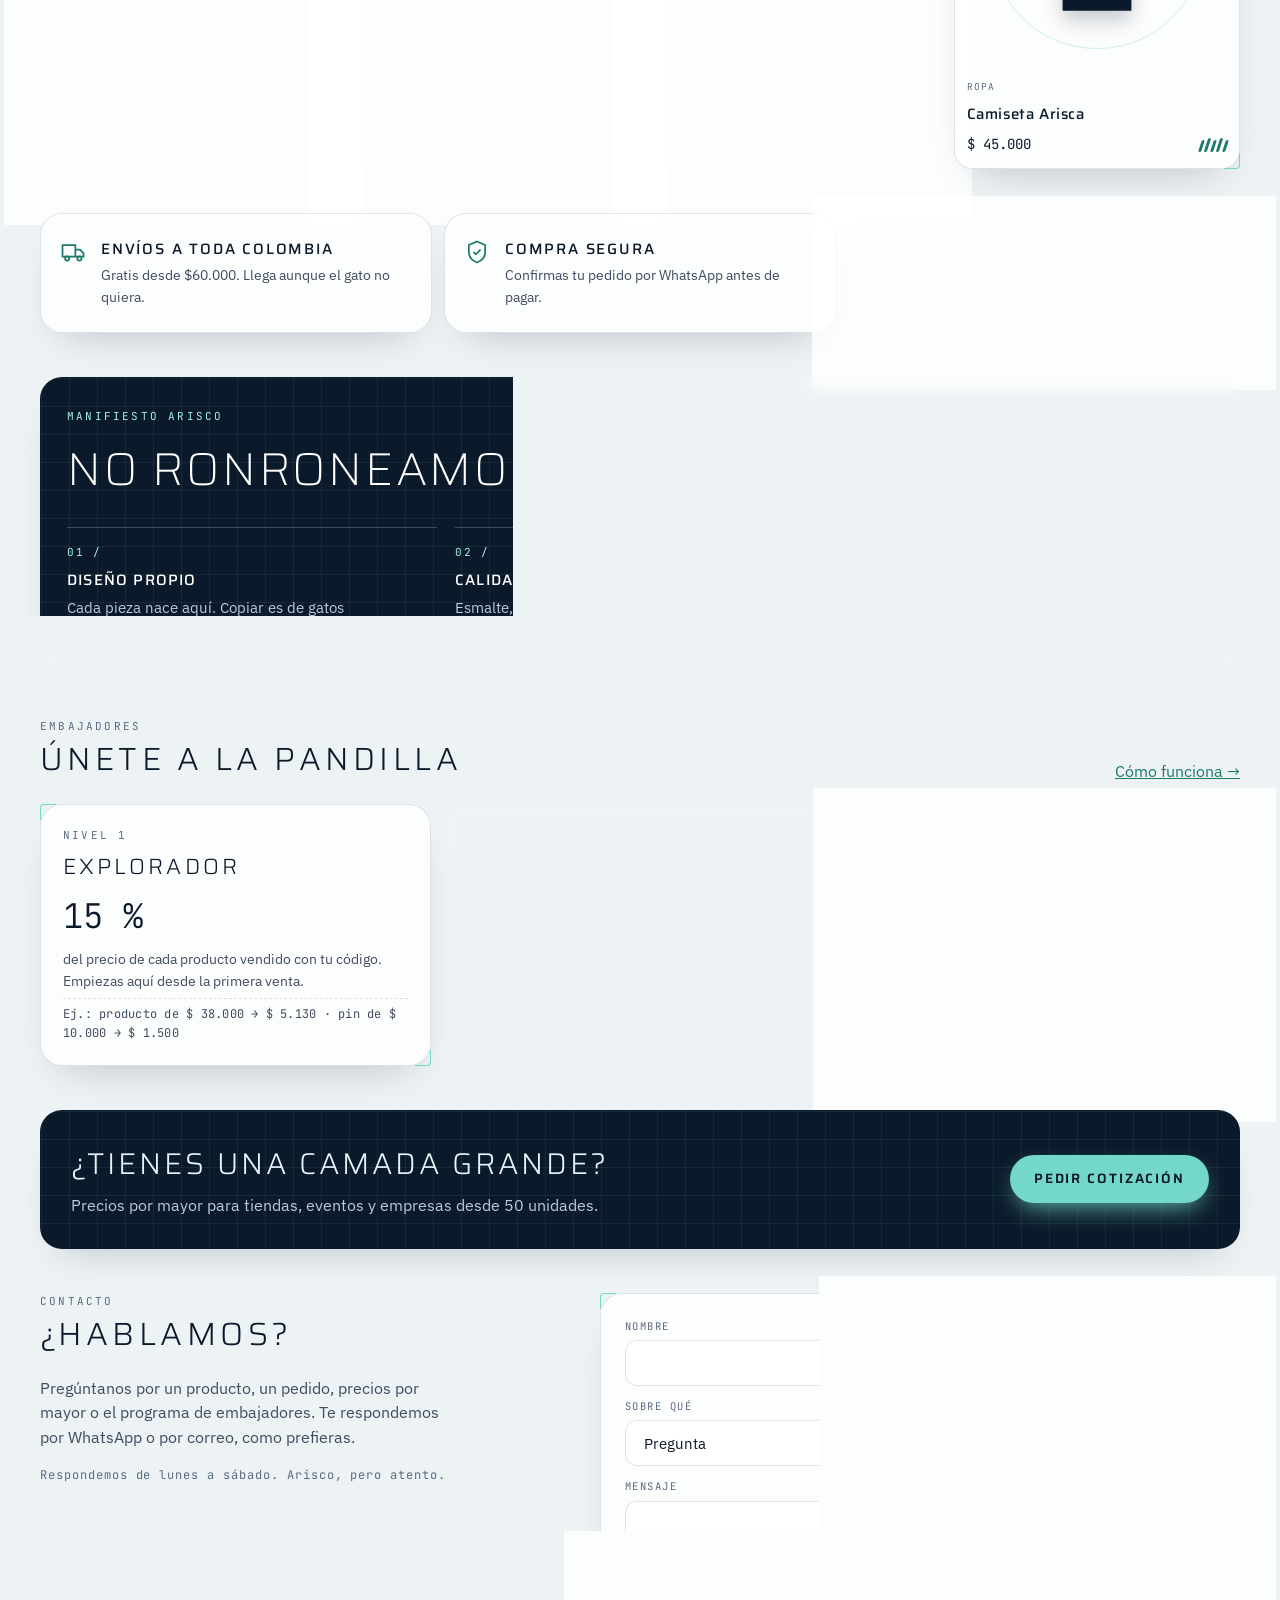
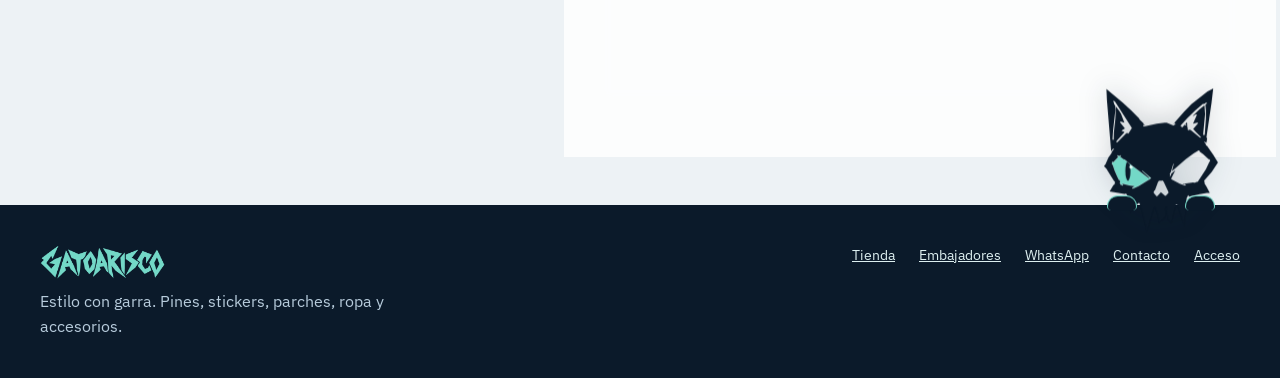
==== commit 5841810b: "Embajadores: 15/18/20 % y mínimo de $1.500 por producto, editable en Ajustes Co-Authored-By: Claude " ====
--- a/index.html
+++ b/index.html
@@ -114,9 +114,9 @@
   <div class="wrap">
     <div class="section-head"><div><p class="eyebrow">Embajadores</p><h2 class="h-section">Únete a la pandilla</h2></div><a href="embajadores.html">Cómo funciona →</a></div>
     <div class="levels">
-  <div class="panel brackets level"><span class="eyebrow">Nivel 1</span><strong class="h-section" style="font-size:22px">Explorador</strong><span class="amount" data-comision="explorador">10 %</span><p>del precio de cada producto vendido con tu código. Empiezas aquí desde la primera venta.</p><small class="ejemplo" data-ejemplo="explorador"></small></div>
-  <div class="panel brackets level on"><span class="eyebrow">Nivel 2</span><strong class="h-section" style="font-size:22px;color:#fff">Navegante</strong><span class="amount" data-comision="navegante">12 %</span><p>del precio de cada producto cuando subes de nivel con tus ventas del mes.</p><small class="ejemplo" data-ejemplo="navegante"></small></div>
-  <div class="panel brackets level"><span class="eyebrow">Nivel 3</span><strong class="h-section" style="font-size:22px">Comandante</strong><span class="amount" data-comision="comandante">15 %</span><p>del precio de cada producto para quienes más venden cada mes.</p><small class="ejemplo" data-ejemplo="comandante"></small></div>
+  <div class="panel brackets level"><span class="eyebrow">Nivel 1</span><strong class="h-section" style="font-size:22px">Explorador</strong><span class="amount" data-comision="explorador">15 %</span><p>del precio de cada producto vendido con tu código. Empiezas aquí desde la primera venta.</p><small class="ejemplo" data-ejemplo="explorador"></small></div>
+  <div class="panel brackets level on"><span class="eyebrow">Nivel 2</span><strong class="h-section" style="font-size:22px;color:#fff">Navegante</strong><span class="amount" data-comision="navegante">18 %</span><p>del precio de cada producto cuando subes de nivel con tus ventas del mes.</p><small class="ejemplo" data-ejemplo="navegante"></small></div>
+  <div class="panel brackets level"><span class="eyebrow">Nivel 3</span><strong class="h-section" style="font-size:22px">Comandante</strong><span class="amount" data-comision="comandante">20 %</span><p>del precio de cada producto para quienes más venden cada mes.</p><small class="ejemplo" data-ejemplo="comandante"></small></div>
 </div>
   </div>
 </section>
@@ -181,6 +181,6 @@
 <script src="assets/js/config.js?v=202611121759"></script>
 <script src="assets/js/gato.js?v=202611130015"></script>
 <script src="assets/js/gato-corre.js?v=202611130015"></script>
-<script src="assets/js/app.js?v=202611131250"></script>
+<script src="assets/js/app.js?v=202611131320"></script>
 </body>
 </html>
